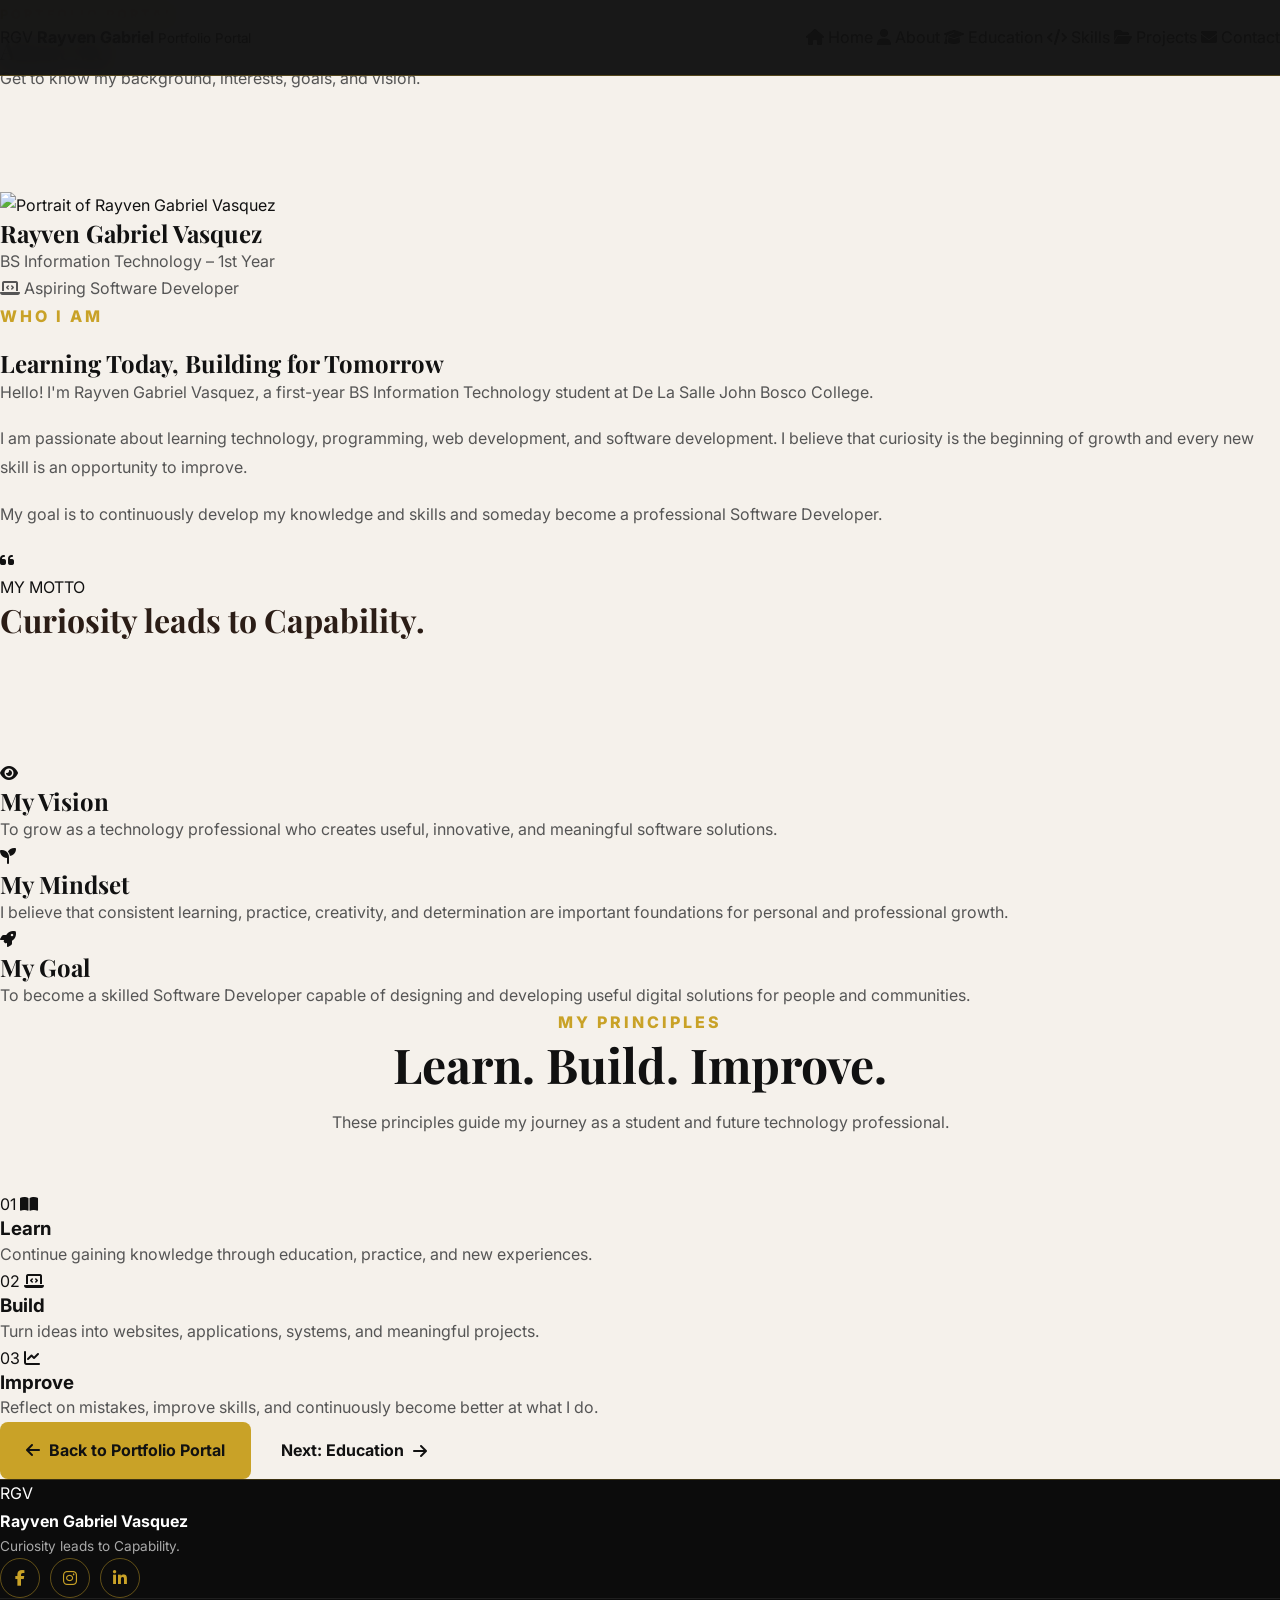
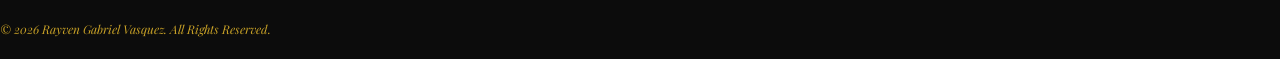
==== about.html @ 766a6872 "Add About Me page with personal details This file contains the complete HTML structure for the 'Abou" ====
<!DOCTYPE html>
<html lang="en">

<head>
    <meta charset="UTF-8">
    <meta name="viewport" content="width=device-width, initial-scale=1.0">

    <title>About Me | Rayven Gabriel Vasquez</title>

    <meta name="description"
        content="Learn more about Rayven Gabriel Vasquez, a BS Information Technology student and aspiring Software Developer.">

    <!-- Google Fonts -->
    <link rel="preconnect" href="https://fonts.googleapis.com">
    <link rel="preconnect" href="https://fonts.gstatic.com" crossorigin>

    <link href="https://fonts.googleapis.com/css2?family=Inter:wght@400;500;600;700;800&family=Playfair+Display:wght@600;700&display=swap"
        rel="stylesheet">

    <!-- Font Awesome -->
    <link rel="stylesheet"
        href="https://cdnjs.cloudflare.com/ajax/libs/font-awesome/6.7.2/css/all.min.css">

    <!-- Main CSS -->
    <link rel="stylesheet" href="style.css">
</head>

<body>

    <!-- ================= HEADER ================= -->

    <header class="site-header">

        <div class="header-container">

            <a href="index.html" class="brand">

                <span class="brand-mark">RGV</span>

                <span class="brand-text">
                    <strong>Rayven Gabriel</strong>
                    <small>Portfolio Portal</small>
                </span>

            </a>


            <!-- Mobile Menu Button -->

            <button class="menu-toggle"
                id="menuToggle"
                aria-label="Open navigation menu"
                aria-expanded="false">

                <i class="fa-solid fa-bars"></i>

            </button>


            <!-- Navigation -->

            <nav class="main-nav" id="navMenu">

                <a href="index.html">
                    <i class="fa-solid fa-house"></i>
                    <span>Home</span>
                </a>

                <a href="about.html" class="active">
                    <i class="fa-solid fa-user"></i>
                    <span>About</span>
                </a>

                <a href="education.html">
                    <i class="fa-solid fa-graduation-cap"></i>
                    <span>Education</span>
                </a>

                <a href="skills.html">
                    <i class="fa-solid fa-code"></i>
                    <span>Skills</span>
                </a>

                <a href="projects.html">
                    <i class="fa-solid fa-folder-open"></i>
                    <span>Projects</span>
                </a>

                <a href="contact.html">
                    <i class="fa-solid fa-envelope"></i>
                    <span>Contact</span>
                </a>

            </nav>

        </div>

    </header>


    <!-- ================= PAGE CONTENT ================= -->

    <main>

        <!-- Page Banner -->

        <section class="page-banner">

            <div class="section-container">

                <p class="section-label">
                    PORTFOLIO PORTAL
                </p>

                <h1>About Me</h1>

                <p>
                    Get to know my background, interests, goals, and vision.
                </p>

            </div>

        </section>


        <!-- About Introduction -->

        <section class="about-section">

            <div class="section-container">

                <div class="about-layout">


                    <!-- Profile Card -->

                    <div class="about-profile-card">

                        <div class="about-image-wrapper">

                            <img src="images/profile.jpg"
                                alt="Portrait of Rayven Gabriel Vasquez">

                        </div>

                        <h2>Rayven Gabriel Vasquez</h2>

                        <p class="about-role">
                            BS Information Technology – 1st Year
                        </p>

                        <div class="about-divider"></div>

                        <p class="about-career">
                            <i class="fa-solid fa-laptop-code"></i>
                            Aspiring Software Developer
                        </p>

                    </div>


                    <!-- About Text -->

                    <div class="about-content">

                        <p class="section-label">
                            WHO I AM
                        </p>

                        <h2>
                            Learning Today, Building for Tomorrow
                        </h2>

                        <p>
                            Hello! I'm Rayven Gabriel Vasquez, a first-year
                            BS Information Technology student at De La Salle
                            John Bosco College.
                        </p>

                        <p>
                            I am passionate about learning technology,
                            programming, web development, and software
                            development. I believe that curiosity is the
                            beginning of growth and every new skill is an
                            opportunity to improve.
                        </p>

                        <p>
                            My goal is to continuously develop my knowledge
                            and skills and someday become a professional
                            Software Developer.
                        </p>


                        <!-- Motto -->

                        <div class="motto-card">

                            <div class="motto-icon">
                                <i class="fa-solid fa-quote-left"></i>
                            </div>

                            <div>

                                <span>MY MOTTO</span>

                                <h3>
                                    Curiosity leads to Capability.
                                </h3>

                            </div>

                        </div>

                    </div>

                </div>

            </div>

        </section>


        <!-- Vision Section -->

        <section class="vision-section">

            <div class="section-container">

                <div class="vision-grid">


                    <div class="vision-card">

                        <div class="vision-icon">
                            <i class="fa-solid fa-eye"></i>
                        </div>

                        <h2>My Vision</h2>

                        <p>
                            To grow as a technology professional who creates
                            useful, innovative, and meaningful software
                            solutions.
                        </p>

                    </div>


                    <div class="vision-card">

                        <div class="vision-icon">
                            <i class="fa-solid fa-seedling"></i>
                        </div>

                        <h2>My Mindset</h2>

                        <p>
                            I believe that consistent learning, practice,
                            creativity, and determination are important
                            foundations for personal and professional growth.
                        </p>

                    </div>


                    <div class="vision-card">

                        <div class="vision-icon">
                            <i class="fa-solid fa-rocket"></i>
                        </div>

                        <h2>My Goal</h2>

                        <p>
                            To become a skilled Software Developer capable
                            of designing and developing useful digital
                            solutions for people and communities.
                        </p>

                    </div>

                </div>

            </div>

        </section>


        <!-- Personal Values -->

        <section class="values-section">

            <div class="section-container">

                <div class="section-heading">

                    <p class="section-label">
                        MY PRINCIPLES
                    </p>

                    <h2>
                        Learn. Build. Improve.
                    </h2>

                    <p>
                        These principles guide my journey as a student and
                        future technology professional.
                    </p>

                </div>


                <div class="values-grid">


                    <div class="value-card">

                        <span class="value-number">01</span>

                        <i class="fa-solid fa-book-open"></i>

                        <h3>Learn</h3>

                        <p>
                            Continue gaining knowledge through education,
                            practice, and new experiences.
                        </p>

                    </div>


                    <div class="value-card">

                        <span class="value-number">02</span>

                        <i class="fa-solid fa-laptop-code"></i>

                        <h3>Build</h3>

                        <p>
                            Turn ideas into websites, applications,
                            systems, and meaningful projects.
                        </p>

                    </div>


                    <div class="value-card">

                        <span class="value-number">03</span>

                        <i class="fa-solid fa-chart-line"></i>

                        <h3>Improve</h3>

                        <p>
                            Reflect on mistakes, improve skills, and
                            continuously become better at what I do.
                        </p>

                    </div>

                </div>

            </div>

        </section>


        <!-- Return to Portal -->

        <section class="page-action-section">

            <div class="section-container">

                <a href="index.html" class="btn btn-primary">
                    <i class="fa-solid fa-arrow-left"></i>
                    Back to Portfolio Portal
                </a>

                <a href="education.html" class="btn btn-outline">
                    Next: Education
                    <i class="fa-solid fa-arrow-right"></i>
                </a>

            </div>

        </section>

    </main>


    <!-- ================= FOOTER ================= -->

    <footer class="site-footer">

        <div class="footer-container">

            <div class="footer-brand">

                <span class="brand-mark">RGV</span>

                <div>
                    <strong>Rayven Gabriel Vasquez</strong>
                    <p>Curiosity leads to Capability.</p>
                </div>

            </div>


            <div class="footer-socials">

                <a href="#" aria-label="Facebook">
                    <i class="fa-brands fa-facebook-f"></i>
                </a>

                <a href="#" aria-label="Instagram">
                    <i class="fa-brands fa-instagram"></i>
                </a>

                <a href="#" aria-label="LinkedIn">
                    <i class="fa-brands fa-linkedin-in"></i>
                </a>

            </div>

        </div>


        <div class="footer-bottom">

            <p>
                © <span id="currentYear"></span>
                Rayven Gabriel Vasquez. All Rights Reserved.
            </p>

        </div>

    </footer>


    <!-- Scroll to Top -->

    <button class="scroll-top"
        id="scrollTop"
        aria-label="Scroll to top">

        <i class="fa-solid fa-arrow-up"></i>

    </button>


    <!-- JavaScript -->

    <script src="script.js"></script>

</body>

                          </html>
---- style.css ----
/* =========================================================
   RAYVEN GABRIEL VASQUEZ
   MOBILE PORTFOLIO
   PART 2A — BASE STYLES
   ========================================================= */


/* ================= ROOT COLORS ================= */

:root {

    --brown-dark: #2b1d16;
    --brown: #5a3a2a;
    --brown-light: #7a523b;

    --gold: #c9a227;
    --gold-light: #e3c65a;

    --black: #111111;
    --black-soft: #1b1b1b;

    --gray-dark: #555555;
    --gray: #888888;
    --gray-light: #d8d5d1;

    --white: #ffffff;
    --cream: #f5f1eb;

    --success: #3f7d45;
    --danger: #b23a3a;

    --shadow:
        0 10px 30px rgba(0, 0, 0, 0.15);

    --radius: 14px;

    --transition: 0.3s ease;
}


/* ================= RESET ================= */

* {
    margin: 0;
    padding: 0;
    box-sizing: border-box;
}


html {
    scroll-behavior: smooth;
}


body {

    font-family: "Inter", Arial, sans-serif;

    background: var(--cream);

    color: var(--black);

    line-height: 1.7;

    overflow-x: hidden;
}


img {
    max-width: 100%;
    display: block;
}


a {
    text-decoration: none;
    color: inherit;
}


button,
input,
textarea {
    font: inherit;
}


/* ================= CONTAINER ================= */

.container {

    width: 100%;

    max-width: 1150px;

    margin: 0 auto;

    padding-left: 24px;
    padding-right: 24px;
}


/* ================= HEADINGS ================= */

h1,
h2,
h3,
h4 {

    line-height: 1.2;

    color: var(--black);
}


h1,
h2 {

    font-family: "Playfair Display", Georgia, serif;
}


p {
    color: var(--gray-dark);
}


/* ================= SECTION HEADING ================= */

.section-heading {

    text-align: center;

    max-width: 720px;

    margin: 0 auto 55px;
}


.section-label {

    display: inline-block;

    margin-bottom: 10px;

    color: var(--gold);

    font-size: 0.8rem;

    font-weight: 800;

    letter-spacing: 3px;

    text-transform: uppercase;
}


.section-heading h2 {

    font-size: clamp(2rem, 5vw, 3rem);

    margin-bottom: 15px;
}


.heading-line {

    width: 65px;

    height: 4px;

    background: var(--gold);

    border-radius: 20px;

    margin: 0 auto 20px;
}


.section-heading p {

    max-width: 650px;

    margin: 0 auto;

    font-size: 1rem;
}


/* ================= BUTTONS ================= */

.btn {

    display: inline-flex;

    align-items: center;

    justify-content: center;

    gap: 9px;

    padding: 13px 24px;

    border-radius: 8px;

    border: 2px solid transparent;

    font-weight: 700;

    cursor: pointer;

    transition: var(--transition);
}


.btn-primary {

    background: var(--gold);

    color: var(--black);
}


.btn-primary:hover {

    background: var(--gold-light);

    transform: translateY(-3px);

    box-shadow: var(--shadow);
}


.btn-secondary {

    background: transparent;

    color: var(--white);

    border-color: var(--gold);
}


.btn-secondary:hover {

    background: var(--gold);

    color: var(--black);

    transform: translateY(-3px);
}


/* ================= SCROLLBAR ================= */

::-webkit-scrollbar {
    width: 9px;
}


::-webkit-scrollbar-track {
    background: var(--black);
}


::-webkit-scrollbar-thumb {

    background: var(--gold);

    border-radius: 20px;
}


::-webkit-scrollbar-thumb:hover {

    background: var(--gold-light);
}


/* ================= SELECTION ================= */

::selection {

    background: var(--gold);

    color: var(--black);
}


/* ================= MOBILE ACCESSIBILITY ================= */

button:focus-visible,
a:focus-visible,
input:focus-visible,
textarea:focus-visible {

    outline: 3px solid var(--gold);

    outline-offset: 3px;
}


/* ================= RESPONSIVE BASE ================= */

@media (max-width: 768px) {

    .container {

        padding-left: 18px;

        padding-right: 18px;
    }


    .section-heading {

        margin-bottom: 40px;
    }


    .section-heading h2 {

        font-size: 2rem;
    }

}
/* =========================================================
   PART 2B — HEADER + HOME SECTION
   ========================================================= */


/* ================= HEADER ================= */

.site-header {

    position: fixed;

    top: 0;
    left: 0;

    width: 100%;

    height: 76px;

    z-index: 1000;

    background: rgba(17, 17, 17, 0.97);

    border-bottom: 1px solid rgba(201, 162, 39, 0.35);

    backdrop-filter: blur(10px);
}


/* ================= HEADER CONTENT ================= */

.header-container {

    height: 100%;

    display: flex;

    align-items: center;

    justify-content: space-between;
}


/* ================= LOGO ================= */

.logo {

    display: flex;

    align-items: center;

    gap: 10px;

    color: var(--white);

    font-weight: 800;

    font-size: 1.05rem;
}


.logo-icon {

    width: 40px;

    height: 40px;

    display: flex;

    align-items: center;

    justify-content: center;

    border-radius: 50%;

    background: var(--gold);

    color: var(--black);

    font-family: "Playfair Display", Georgia, serif;

    font-weight: 900;

    font-size: 1.1rem;
}


.logo-text {

    color: var(--white);

    white-space: nowrap;
}


.logo-text span {

    color: var(--gold);
}


/* ================= NAVIGATION ================= */

.nav-menu {

    display: flex;

    align-items: center;

    gap: 28px;

    list-style: none;
}


.nav-menu a {

    position: relative;

    color: #eeeeee;

    font-size: 0.9rem;

    font-weight: 600;

    transition: var(--transition);
}


.nav-menu a::after {

    content: "";

    position: absolute;

    left: 0;

    bottom: -7px;

    width: 0;

    height: 2px;

    background: var(--gold);

    transition: var(--transition);
}


.nav-menu a:hover {

    color: var(--gold);
}


.nav-menu a:hover::after {

    width: 100%;
}


/* ================= HAMBURGER ================= */

.menu-toggle {

    display: none;

    width: 44px;

    height: 44px;

    border: 1px solid rgba(201, 162, 39, 0.5);

    border-radius: 8px;

    background: transparent;

    color: var(--gold);

    cursor: pointer;

    font-size: 1.3rem;

    align-items: center;

    justify-content: center;

    transition: var(--transition);
}


.menu-toggle:hover {

    background: var(--gold);

    color: var(--black);
}


/* =========================================================
   HOME / HERO
   ========================================================= */

.hero-section {

    min-height: 100vh;

    padding-top: 76px;

    display: flex;

    align-items: center;

    background:

        linear-gradient(
            135deg,
            var(--brown-dark) 0%,
            var(--black) 55%,
            #3b2920 100%
        );

    color: var(--white);

    position: relative;

    overflow: hidden;
}


/* Decorative gold circle */

.hero-section::before {

    content: "";

    position: absolute;

    width: 420px;

    height: 420px;

    border: 1px solid rgba(201, 162, 39, 0.15);

    border-radius: 50%;

    top: -180px;

    right: -120px;
}


/* Decorative second circle */

.hero-section::after {

    content: "";

    position: absolute;

    width: 280px;

    height: 280px;

    border: 1px solid rgba(201, 162, 39, 0.12);

    border-radius: 50%;

    bottom: -150px;

    left: -100px;
}


/* ================= HERO CONTAINER ================= */

.hero-container {

    width: 100%;

    max-width: 1150px;

    margin: 0 auto;

    padding: 80px 24px;

    display: grid;

    grid-template-columns: 1fr 1fr;

    align-items: center;

    gap: 70px;

    position: relative;

    z-index: 2;
}


/* ================= PROFILE FRAME ================= */

.profile-frame {

    width: 330px;

    height: 330px;

    margin: 0 auto;

    padding: 8px;

    border-radius: 50%;

    background:

        linear-gradient(
            135deg,
            var(--gold),
            var(--gold-light),
            var(--brown-light)
        );

    box-shadow:

        0 0 0 8px rgba(201, 162, 39, 0.08),

        0 20px 50px rgba(0, 0, 0, 0.45);
}


/* ================= PROFILE IMAGE ================= */

.profile-image {

    width: 100%;

    height: 100%;

    object-fit: cover;

    border-radius: 50%;

    border: 6px solid var(--black);

    background: var(--gray-light);
}


/* ================= HERO CONTENT ================= */

.hero-content {

    color: var(--white);
}


.hero-content .small-heading {

    display: inline-block;

    margin-bottom: 12px;

    color: var(--gold-light);

    font-size: 0.85rem;

    font-weight: 800;

    letter-spacing: 3px;

    text-transform: uppercase;
}


.hero-content h1 {

    color: var(--white);

    font-size: clamp(2.8rem, 6vw, 5rem);

    margin-bottom: 12px;

    line-height: 1.05;
}


.hero-content h1 span {

    color: var(--gold);
}


.hero-content h2 {

    color: #dddddd;

    font-family: "Inter", Arial, sans-serif;

    font-size: clamp(1.1rem, 3vw, 1.5rem);

    font-weight: 500;

    margin-bottom: 22px;
}


.hero-content p {

    color: #d2d2d2;

    max-width: 600px;

    font-size: 1rem;

    margin-bottom: 20px;
}


/* ================= MOTTO ================= */

.hero-motto {

    display: flex;

    align-items: center;

    gap: 12px;

    margin: 22px 0 30px;

    color: var(--gold-light);

    font-family: "Playfair Display", Georgia, serif;

    font-size: 1.25rem;

    font-style: italic;
}


.hero-motto i {

    color: var(--gold);

    font-size: 1rem;
}


/* ================= HERO BUTTONS ================= */

.hero-buttons {

    display: flex;

    flex-wrap: wrap;

    gap: 13px;

    margin-bottom: 28px;
}


/* ================= SOCIAL LINKS ================= */

.social-links {

    display: flex;

    align-items: center;

    gap: 12px;
}


.social-links a {

    width: 42px;

    height: 42px;

    display: flex;

    align-items: center;

    justify-content: center;

    border: 1px solid rgba(201, 162, 39, 0.6);

    border-radius: 50%;

    color: var(--gold);

    background: rgba(255, 255, 255, 0.03);

    transition: var(--transition);
}


.social-links a:hover {

    background: var(--gold);

    color: var(--black);

    transform: translateY(-4px);
}


/* ================= SCROLL INDICATOR ================= */

.scroll-indicator {

    position: absolute;

    bottom: 25px;

    left: 50%;

    transform: translateX(-50%);

    z-index: 3;

    color: var(--gold);

    font-size: 1.2rem;

    animation: scrollBounce 1.8s infinite;
}


@keyframes scrollBounce {

    0%,
    100% {

        transform: translate(-50%, 0);
    }

    50% {

        transform: translate(-50%, 8px);
    }
}


/* =========================================================
   MOBILE HEADER + HERO
   ========================================================= */

@media (max-width: 900px) {

    .nav-menu {

        position: absolute;

        top: 76px;

        left: 0;

        width: 100%;

        padding: 20px;

        flex-direction: column;

        align-items: stretch;

        gap: 5px;

        background: var(--black-soft);

        border-bottom: 1px solid rgba(201, 162, 39, 0.35);

        opacity: 0;

        visibility: hidden;

        transform: translateY(-10px);

        transition: var(--transition);
    }


    .nav-menu.active {

        opacity: 1;

        visibility: visible;

        transform: translateY(0);
    }


    .nav-menu a {

        display: block;

        padding: 12px 15px;

        border-radius: 7px;
    }


    .nav-menu a:hover {

        background: rgba(201, 162, 39, 0.1);
    }


    .nav-menu a::after {

        display: none;
    }


    .menu-toggle {

        display: flex;
    }


    .hero-container {

        grid-template-columns: 1fr;

        text-align: center;

        gap: 45px;

        padding-top: 65px;

        padding-bottom: 70px;
    }


    .hero-content {

        order: 2;
    }


    .profile-frame {

        width: 270px;

        height: 270px;
    }


    .hero-content p {

        margin-left: auto;

        margin-right: auto;
    }


    .hero-motto {

        justify-content: center;
    }


    .hero-buttons {

        justify-content: center;
    }


    .social-links {

        justify-content: center;
    }

}


/* ================= SMALL MOBILE ================= */

@media (max-width: 480px) {

    .site-header {

        height: 68px;
    }


    .nav-menu {

        top: 68px;
    }


    .logo-text {

        font-size: 0.9rem;
    }


    .logo-icon {

        width: 36px;

        height: 36px;
    }


    .hero-section {

        padding-top: 68px;
    }


    .hero-container {

        padding-left: 18px;

        padding-right: 18px;
    }


    .profile-frame {

        width: 220px;

        height: 220px;
    }


    .hero-content h1 {

        font-size: 2.5rem;
    }


    .hero-motto {

        font-size: 1.05rem;
    }


    .hero-buttons {

        flex-direction: column;

        width: 100%;
    }


    .hero-buttons .btn {

        width: 100%;
    }

       }
/* =========================================================
   PART 2C — ABOUT + EDUCATION + SKILLS
   ========================================================= */


/* =========================================================
   ABOUT SECTION
   ========================================================= */

.about-section {

    padding: 100px 0;

    background: var(--cream);
}


/* ================= ABOUT GRID ================= */

.about-grid {

    display: grid;

    grid-template-columns: 1.2fr 0.8fr;

    gap: 55px;

    align-items: center;
}


/* ================= ABOUT CONTENT ================= */

.about-content h3 {

    font-family: "Playfair Display", Georgia, serif;

    font-size: 2rem;

    margin-bottom: 20px;

    color: var(--brown-dark);
}


.about-content p {

    margin-bottom: 18px;

    font-size: 1rem;

    line-height: 1.8;
}


/* ================= ABOUT DETAILS ================= */

.about-details {

    display: grid;

    grid-template-columns: 1fr 1fr;

    gap: 15px;

    margin-top: 28px;
}


.detail-item {

    padding: 17px;

    background: var(--white);

    border-left: 4px solid var(--gold);

    border-radius: 8px;

    box-shadow: 0 5px 20px rgba(0, 0, 0, 0.07);
}


.detail-item span {

    display: block;

    margin-bottom: 4px;

    color: var(--gray);

    font-size: 0.78rem;

    font-weight: 700;

    text-transform: uppercase;

    letter-spacing: 1px;
}


.detail-item strong {

    color: var(--black);

    font-size: 0.95rem;
}


/* ================= ABOUT CARD ================= */

.about-card {

    padding: 40px 30px;

    text-align: center;

    background:

        linear-gradient(
            145deg,
            var(--brown-dark),
            var(--black)
        );

    border-radius: var(--radius);

    box-shadow: var(--shadow);

    color: var(--white);

    position: relative;

    overflow: hidden;
}


.about-card::before {

    content: "";

    position: absolute;

    width: 180px;

    height: 180px;

    border: 1px solid rgba(201, 162, 39, 0.25);

    border-radius: 50%;

    top: -90px;

    right: -70px;
}


.about-card-icon {

    width: 75px;

    height: 75px;

    display: flex;

    align-items: center;

    justify-content: center;

    margin: 0 auto 22px;

    border-radius: 50%;

    background: rgba(201, 162, 39, 0.12);

    border: 2px solid var(--gold);

    color: var(--gold);

    font-size: 1.8rem;
}


.about-card h3 {

    color: var(--white);

    font-size: 1.5rem;

    margin-bottom: 15px;
}


.about-card p {

    color: #d5d5d5;

    font-size: 0.95rem;

    margin-bottom: 0;
}


/* =========================================================
   EDUCATION SECTION
   ========================================================= */

.education-section {

    padding: 100px 0;

    background: var(--white);
}


/* ================= TIMELINE ================= */

.timeline {

    position: relative;

    max-width: 850px;

    margin: 0 auto;

    padding: 10px 0;
}


.timeline::before {

    content: "";

    position: absolute;

    top: 0;

    bottom: 0;

    left: 50%;

    width: 3px;

    background: var(--gold);

    transform: translateX(-50%);
}


/* ================= TIMELINE ITEM ================= */

.timeline-item {

    width: 50%;

    position: relative;

    padding: 0 40px 45px;
}


.timeline-item:nth-child(odd) {

    left: 0;

    text-align: right;
}


.timeline-item:nth-child(even) {

    left: 50%;

    text-align: left;
}


/* ================= TIMELINE DOT ================= */

.timeline-dot {

    position: absolute;

    top: 8px;

    width: 18px;

    height: 18px;

    border-radius: 50%;

    background: var(--gold);

    border: 4px solid var(--white);

    box-shadow: 0 0 0 2px var(--gold);

    z-index: 2;
}


.timeline-item:nth-child(odd) .timeline-dot {

    right: -9px;
}


.timeline-item:nth-child(even) .timeline-dot {

    left: -9px;
}


/* ================= TIMELINE CARD ================= */

.timeline-card {

    padding: 25px;

    background: var(--cream);

    border: 1px solid #e0dcd6;

    border-radius: var(--radius);

    box-shadow: 0 7px 22px rgba(0, 0, 0, 0.08);

    transition: var(--transition);
}


.timeline-card:hover {

    transform: translateY(-5px);

    box-shadow: 0 12px 28px rgba(0, 0, 0, 0.13);

    border-color: var(--gold);
}


.timeline-card .year {

    display: inline-block;

    margin-bottom: 8px;

    padding: 5px 12px;

    border-radius: 20px;

    background: var(--brown-dark);

    color: var(--gold-light);

    font-size: 0.75rem;

    font-weight: 800;
}


.timeline-card h3 {

    margin-bottom: 7px;

    color: var(--brown-dark);

    font-size: 1.2rem;
}


.timeline-card p {

    font-size: 0.9rem;

    margin: 0;
}


/* ================= CURRENT BADGE ================= */

.current-badge {

    display: inline-block;

    margin-top: 12px;

    padding: 5px 11px;

    border-radius: 20px;

    background: var(--gold);

    color: var(--black);

    font-size: 0.7rem;

    font-weight: 800;

    text-transform: uppercase;
}


/* =========================================================
   SKILLS SECTION
   ========================================================= */

.skills-section {

    padding: 100px 0;

    background: var(--cream);
}


/* ================= SKILLS GRID ================= */

.skills-grid {

    display: grid;

    grid-template-columns: repeat(3, 1fr);

    gap: 22px;
}


/* ================= SKILL CARD ================= */

.skill-card {

    padding: 30px 22px;

    text-align: center;

    background: var(--white);

    border: 1px solid #ddd8d1;

    border-radius: var(--radius);

    box-shadow: 0 7px 20px rgba(0, 0, 0, 0.06);

    transition: var(--transition);
}


.skill-card:hover {

    transform: translateY(-7px);

    border-color: var(--gold);

    box-shadow: var(--shadow);
}


/* ================= SKILL ICON ================= */

.skill-icon {

    width: 65px;

    height: 65px;

    display: flex;

    align-items: center;

    justify-content: center;

    margin: 0 auto 18px;

    border-radius: 50%;

    background: var(--brown-dark);

    color: var(--gold);

    font-size: 1.5rem;

    transition: var(--transition);
}


.skill-card:hover .skill-icon {

    background: var(--gold);

    color: var(--black);

    transform: rotate(5deg);
}


.skill-card h3 {

    margin-bottom: 8px;

    color: var(--brown-dark);

    font-size: 1.1rem;
}


.skill-card p {

    margin-bottom: 18px;

    font-size: 0.88rem;
}


/* ================= SKILL LEVEL ================= */

.skill-level {

    width: 100%;

    height: 6px;

    overflow: hidden;

    border-radius: 10px;

    background: #e2dfda;
}


.skill-level span {

    display: block;

    height: 100%;

    border-radius: 10px;

    background:

        linear-gradient(
            90deg,
            var(--brown),
            var(--gold)
        );
}


/* Different skill levels */

.skill-card:nth-child(1) .skill-level span {
    width: 85%;
}


.skill-card:nth-child(2) .skill-level span {
    width: 80%;
}


.skill-card:nth-child(3) .skill-level span {
    width: 65%;
}


.skill-card:nth-child(4) .skill-level span {
    width: 75%;
}


.skill-card:nth-child(5) .skill-level span {
    width: 80%;
}


.skill-card:nth-child(6) .skill-level span {
    width: 70%;
}


/* =========================================================
   RESPONSIVE — ABOUT / EDUCATION / SKILLS
   ========================================================= */

@media (max-width: 900px) {

    /* ABOUT */

    .about-grid {

        grid-template-columns: 1fr;

        gap: 35px;
    }


    .about-content {

        text-align: center;
    }


    .about-details {

        text-align: left;
    }


    /* SKILLS */

    .skills-grid {

        grid-template-columns: repeat(2, 1fr);
    }

}


@media (max-width: 650px) {

    /* ABOUT */

    .about-section,
    .education-section,
    .skills-section {

        padding: 75px 0;
    }


    .about-details {

        grid-template-columns: 1fr;
    }


    /* EDUCATION TIMELINE */

    .timeline {

        padding-left: 25px;
    }


    .timeline::before {

        left: 8px;

        transform: none;
    }


    .timeline-item,
    .timeline-item:nth-child(odd),
    .timeline-item:nth-child(even) {

        width: 100%;

        left: 0;

        padding: 0 0 30px 35px;

        text-align: left;
    }


    .timeline-item:nth-child(odd) .timeline-dot,
    .timeline-item:nth-child(even) .timeline-dot {

        left: 0;

        right: auto;
    }


    .timeline-card {

        padding: 20px;
    }


    /* SKILLS */

    .skills-grid {

        grid-template-columns: 1fr;
    }

   }
/* =========================================================
   PART 2D — PROJECTS + CONTACT + FOOTER
   ========================================================= */


/* =========================================================
   PROJECTS SECTION
   ========================================================= */

.projects-section {

    padding: 100px 0;

    background: var(--white);
}


/* ================= PROJECTS GRID ================= */

.projects-grid {

    display: grid;

    grid-template-columns: repeat(3, 1fr);

    gap: 25px;
}


/* ================= PROJECT CARD ================= */

.project-card {

    position: relative;

    overflow: hidden;

    background: var(--cream);

    border: 1px solid #ddd8d1;

    border-radius: var(--radius);

    box-shadow: 0 8px 25px rgba(0, 0, 0, 0.07);

    transition: var(--transition);
}


.project-card:hover {

    transform: translateY(-8px);

    border-color: var(--gold);

    box-shadow: var(--shadow);
}


/* ================= PROJECT ICON ================= */

.project-icon {

    width: 70px;

    height: 70px;

    display: flex;

    align-items: center;

    justify-content: center;

    margin: 28px 25px 15px;

    border-radius: 12px;

    background: var(--brown-dark);

    color: var(--gold);

    font-size: 1.7rem;

    transition: var(--transition);
}


.project-card:hover .project-icon {

    background: var(--gold);

    color: var(--black);

    transform: scale(1.05);
}


/* ================= PROJECT CONTENT ================= */

.project-content {

    padding: 0 25px 30px;
}


.project-number {

    display: block;

    margin-bottom: 8px;

    color: var(--gold);

    font-size: 0.75rem;

    font-weight: 800;

    letter-spacing: 2px;
}


.project-content h3 {

    margin-bottom: 14px;

    color: var(--brown-dark);

    font-size: 1.25rem;

    line-height: 1.4;
}


.project-content p {

    margin-bottom: 20px;

    font-size: 0.9rem;

    line-height: 1.7;
}


/* ================= PROJECT TAGS ================= */

.project-tags {

    display: flex;

    flex-wrap: wrap;

    gap: 7px;

    margin-bottom: 22px;
}


.project-tags span {

    padding: 5px 9px;

    border-radius: 5px;

    background: #e5dfd8;

    color: var(--brown-dark);

    font-size: 0.7rem;

    font-weight: 700;
}


/* ================= PROJECT LINK ================= */

.project-link {

    display: inline-flex;

    align-items: center;

    gap: 8px;

    color: var(--brown);

    font-size: 0.85rem;

    font-weight: 800;

    transition: var(--transition);
}


.project-link i {

    transition: var(--transition);
}


.project-link:hover {

    color: var(--gold);
}


.project-link:hover i {

    transform: translateX(5px);
}


/* =========================================================
   CONTACT SECTION
   ========================================================= */

.contact-section {

    padding: 100px 0;

    background:

        linear-gradient(
            135deg,
            var(--brown-dark),
            var(--black)
        );

    color: var(--white);
}


/* Contact heading */

.contact-section .section-heading h2 {

    color: var(--white);
}


.contact-section .section-heading p {

    color: #d0d0d0;
}


/* ================= CONTACT GRID ================= */

.contact-grid {

    display: grid;

    grid-template-columns: 0.85fr 1.15fr;

    gap: 60px;

    align-items: start;
}


/* ================= CONTACT INFORMATION ================= */

.contact-info h3 {

    margin-bottom: 15px;

    color: var(--gold-light);

    font-family: "Playfair Display", Georgia, serif;

    font-size: 1.8rem;
}


.contact-info > p {

    margin-bottom: 30px;

    color: #d2d2d2;

    font-size: 0.95rem;
}


/* ================= CONTACT ITEM ================= */

.contact-item {

    display: flex;

    align-items: center;

    gap: 15px;

    margin-bottom: 20px;

    padding: 15px;

    border-radius: 10px;

    background: rgba(255, 255, 255, 0.05);

    border: 1px solid rgba(201, 162, 39, 0.15);
}


.contact-icon {

    flex: 0 0 45px;

    width: 45px;

    height: 45px;

    display: flex;

    align-items: center;

    justify-content: center;

    border-radius: 50%;

    background: var(--gold);

    color: var(--black);
}


.contact-item span {

    display: block;

    margin-bottom: 2px;

    color: #a9a9a9;

    font-size: 0.72rem;

    font-weight: 700;

    text-transform: uppercase;

    letter-spacing: 1px;
}


.contact-item strong {

    display: block;

    color: var(--white);

    font-size: 0.9rem;
}


/* ================= CONTACT SOCIALS ================= */

.contact-socials {

    margin-top: 30px;
}


.contact-socials h4 {

    margin-bottom: 14px;

    color: var(--white);

    font-size: 1rem;
}


.contact-socials .social-links {

    justify-content: flex-start;
}


.contact-socials .social-links a {

    background: rgba(255, 255, 255, 0.05);
}


/* =========================================================
   MESSAGE FORM
   ========================================================= */

.contact-form-container {

    padding: 35px;

    background: var(--white);

    border-radius: var(--radius);

    box-shadow: 0 15px 40px rgba(0, 0, 0, 0.25);
}


.contact-form {

    width: 100%;
}


/* ================= FORM GROUP ================= */

.form-group {

    margin-bottom: 20px;
}


.form-group label {

    display: block;

    margin-bottom: 7px;

    color: var(--brown-dark);

    font-size: 0.85rem;

    font-weight: 800;
}


/* ================= INPUTS ================= */

.form-group input,
.form-group textarea {

    width: 100%;

    padding: 13px 15px;

    border: 1px solid #d3cec7;

    border-radius: 8px;

    background: #faf9f7;

    color: var(--black);

    outline: none;

    transition: var(--transition);
}


.form-group input {

    height: 48px;
}


.form-group textarea {

    min-height: 145px;

    resize: vertical;
}


.form-group input::placeholder,
.form-group textarea::placeholder {

    color: #999;
}


.form-group input:focus,
.form-group textarea:focus {

    border-color: var(--gold);

    box-shadow: 0 0 0 3px rgba(201, 162, 39, 0.12);

    background: var(--white);
}


/* ================= FORM BUTTON ================= */

.contact-form .btn {

    width: 100%;

    min-height: 50px;
}


/* =========================================================
   FOOTER
   ========================================================= */

.site-footer {

    background: #0c0c0c;

    color: var(--white);

    border-top: 1px solid rgba(201, 162, 39, 0.25);
}


/* ================= FOOTER CONTENT ================= */

.footer-content {

    display: flex;

    align-items: center;

    justify-content: space-between;

    gap: 30px;

    padding: 45px 0 30px;
}


.footer-brand h3 {

    margin-bottom: 7px;

    color: var(--gold);

    font-family: "Playfair Display", Georgia, serif;

    font-size: 1.4rem;
}


.footer-brand p {

    color: #a9a9a9;

    font-size: 0.85rem;
}


/* ================= FOOTER SOCIALS ================= */

.footer-socials {

    display: flex;

    gap: 10px;
}


.footer-socials a {

    width: 40px;

    height: 40px;

    display: flex;

    align-items: center;

    justify-content: center;

    border: 1px solid rgba(201, 162, 39, 0.45);

    border-radius: 50%;

    color: var(--gold);

    transition: var(--transition);
}


.footer-socials a:hover {

    background: var(--gold);

    color: var(--black);

    transform: translateY(-3px);
}


/* ================= FOOTER BOTTOM ================= */

.footer-bottom {

    display: flex;

    align-items: center;

    justify-content: space-between;

    gap: 20px;

    padding: 20px 0;

    border-top: 1px solid rgba(255, 255, 255, 0.08);
}


.footer-bottom p {

    color: #888;

    font-size: 0.75rem;
}


.footer-bottom p:last-child {

    color: var(--gold);

    font-family: "Playfair Display", Georgia, serif;

    font-style: italic;
}


/* =========================================================
   SCROLL TO TOP
   ========================================================= */

.scroll-top {

    position: fixed;

    right: 22px;

    bottom: 22px;

    width: 45px;

    height: 45px;

    display: flex;

    align-items: center;

    justify-content: center;

    border: none;

    border-radius: 50%;

    background: var(--gold);

    color: var(--black);

    font-size: 1rem;

    cursor: pointer;

    opacity: 0;

    visibility: hidden;

    transform: translateY(15px);

    box-shadow: 0 8px 20px rgba(0, 0, 0, 0.25);

    transition: var(--transition);

    z-index: 900;
}


.scroll-top.show {

    opacity: 1;

    visibility: visible;

    transform: translateY(0);
}


.scroll-top:hover {

    background: var(--gold-light);

    transform: translateY(-4px);
}


/* =========================================================
   RESPONSIVE — PROJECTS + CONTACT + FOOTER
   ========================================================= */

@media (max-width: 950px) {

    .projects-grid {

        grid-template-columns: repeat(2, 1fr);
    }


    .contact-grid {

        grid-template-columns: 1fr;

        gap: 40px;
    }

}


@media (max-width: 650px) {

    .projects-section,
    .contact-section {

        padding: 75px 0;
    }


    .projects-grid {

        grid-template-columns: 1fr;
    }


    .contact-form-container {

        padding: 25px 20px;
    }


    .footer-content {

        flex-direction: column;

        text-align: center;

        padding-top: 35px;
    }


    .footer-bottom {

        flex-direction: column;

        text-align: center;

        padding-bottom: 25px;
    }


    .contact-socials .social-links {

        justify-content: center;
    }


    .scroll-top {

        right: 15px;

        bottom: 15px;
    }

}


/* ================= VERY SMALL MOBILE ================= */

@media (max-width: 380px) {

    .contact-item {

        align-items: flex-start;
    }


    .contact-icon {

        flex: 0 0 40px;

        width: 40px;

        height: 40px;
    }


    .contact-item strong {

        font-size: 0.8rem;
    }


    .project-content h3 {

        font-size: 1.15rem;
    }

                               }
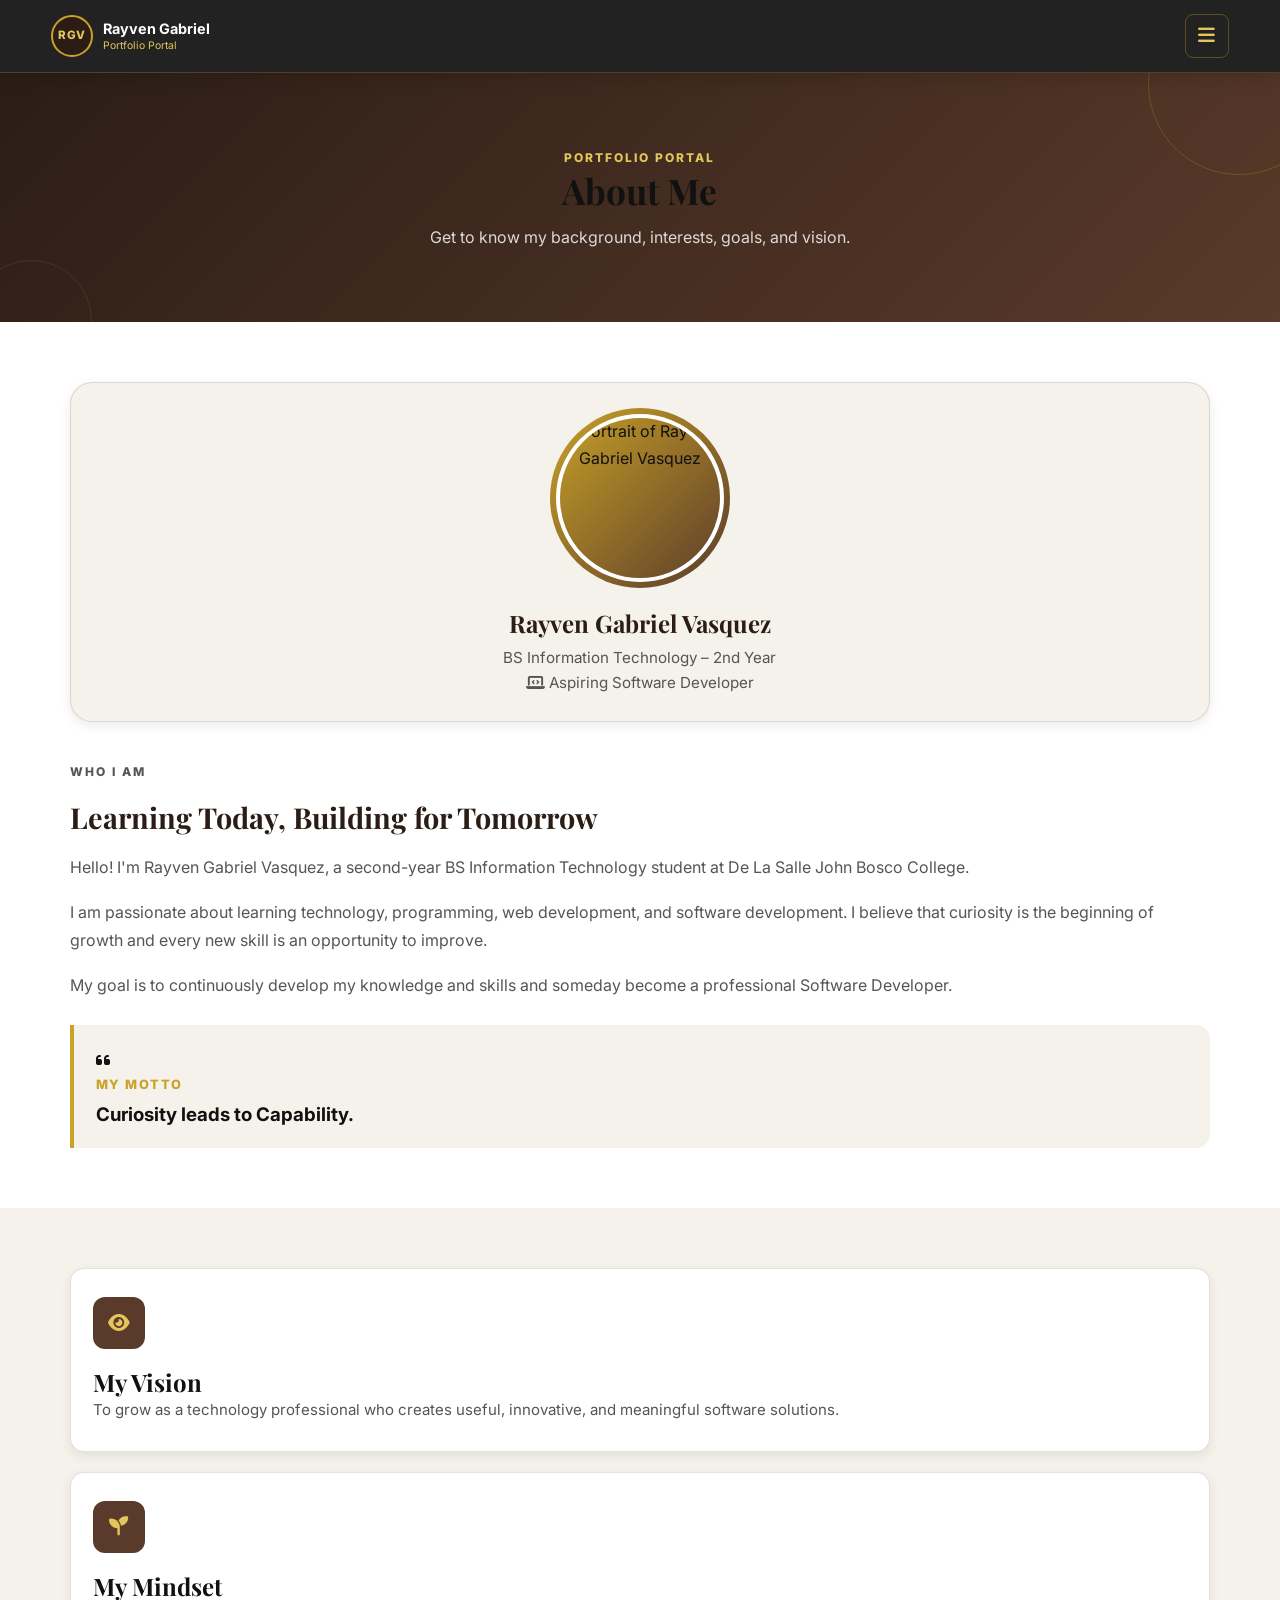
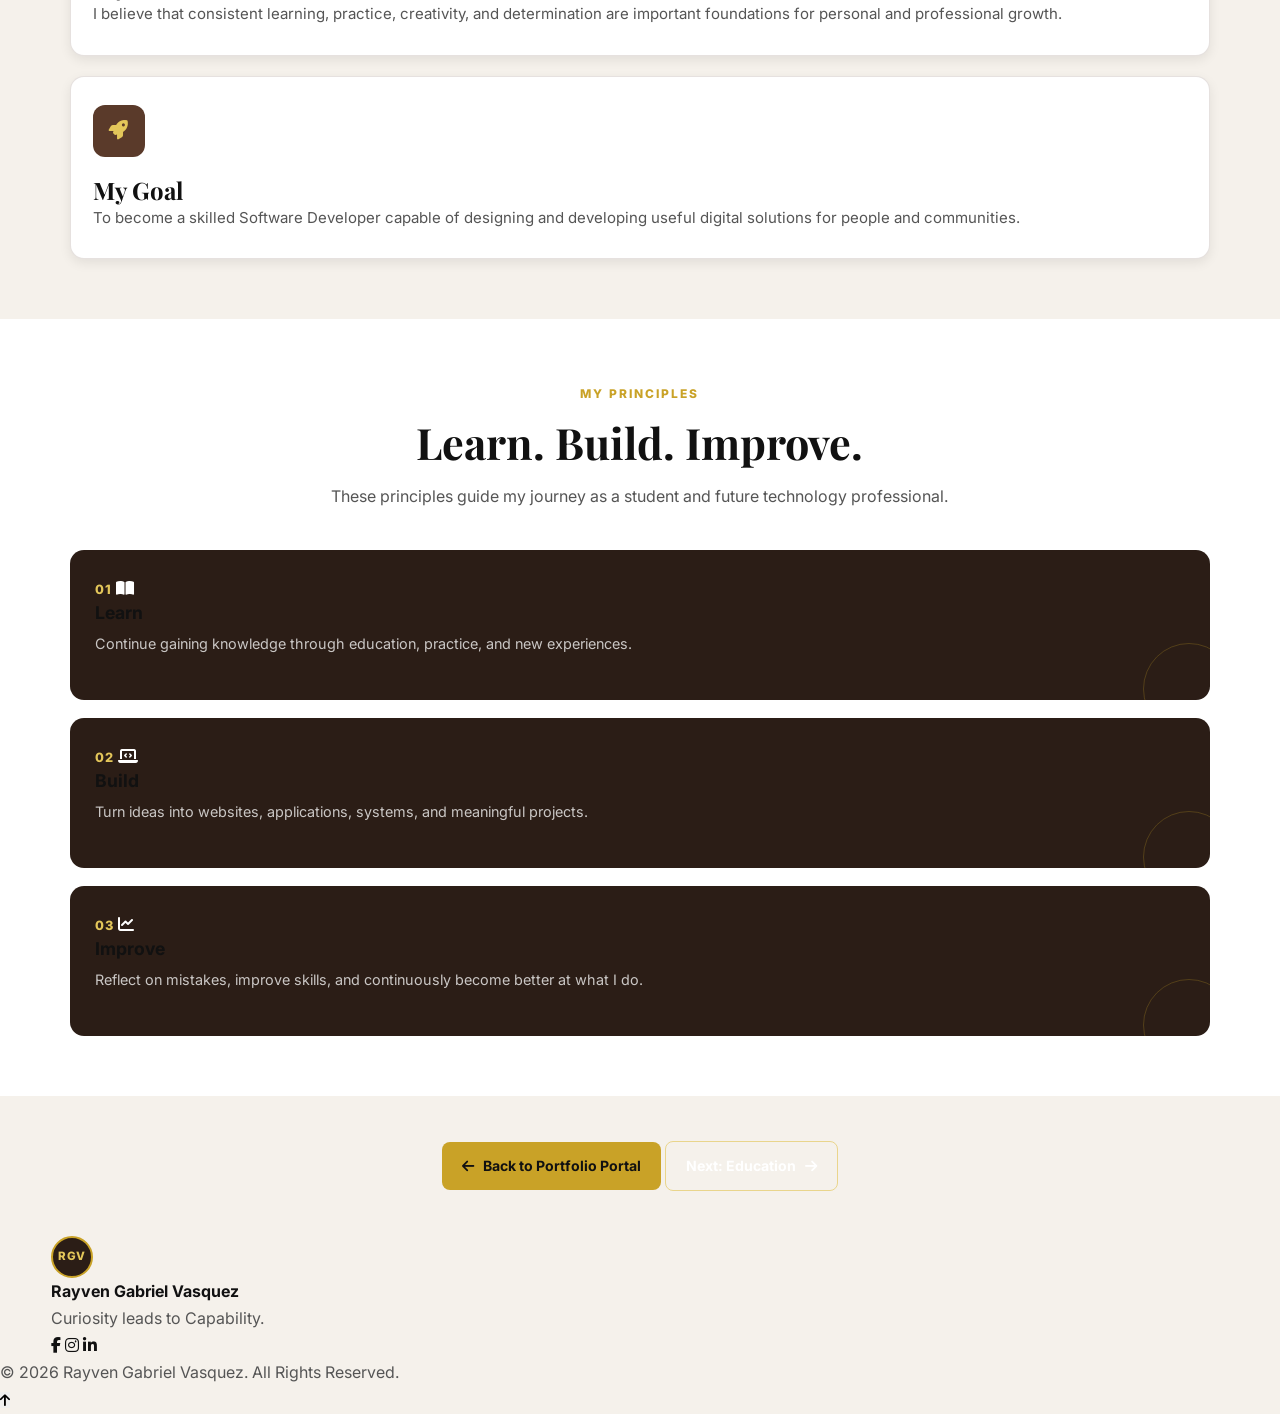
==== commit 114548da: "Update year from 1st to 2nd in about.html" ====
--- a/about.html
+++ b/about.html
@@ -146,7 +146,7 @@
                         <h2>Rayven Gabriel Vasquez</h2>
 
                         <p class="about-role">
-                            BS Information Technology – 1st Year
+                            BS Information Technology – 2nd Year
                         </p>
 
                         <div class="about-divider"></div>
@@ -172,7 +172,7 @@
                         </h2>
 
                         <p>
-                            Hello! I'm Rayven Gabriel Vasquez, a first-year
+                            Hello! I'm Rayven Gabriel Vasquez, a second-year
                             BS Information Technology student at De La Salle
                             John Bosco College.
                         </p>
--- a/style.css
+++ b/style.css
@@ -1,44 +1,81 @@
 /* =========================================================
    RAYVEN GABRIEL VASQUEZ
-   MOBILE PORTFOLIO
-   PART 2A — BASE STYLES
-   ========================================================= */
-
-
-/* ================= ROOT COLORS ================= */
+   MOBILE PORTFOLIO PORTAL
+   STYLE.CSS — PART 2A
+   ========================================================= */
+
+
+/* =========================================================
+   1. ROOT VARIABLES
+   ========================================================= */
 
 :root {
+
+    /* Main Colors */
 
     --brown-dark: #2b1d16;
     --brown: #5a3a2a;
     --brown-light: #7a523b;
 
+    /* Gold */
+
     --gold: #c9a227;
     --gold-light: #e3c65a;
 
+    /* Black */
+
     --black: #111111;
     --black-soft: #1b1b1b;
+
+    /* Gray */
 
     --gray-dark: #555555;
     --gray: #888888;
     --gray-light: #d8d5d1;
 
+    /* Light */
+
+    --cream: #f5f1eb;
     --white: #ffffff;
-    --cream: #f5f1eb;
-
-    --success: #3f7d45;
-    --danger: #b23a3a;
+
+    /* Status */
+
+    --success: #3d7650;
+    --warning: #b28727;
+
+    /* Shadows */
+
+    --shadow-small:
+        0 4px 12px rgba(0, 0, 0, 0.08);
 
     --shadow:
-        0 10px 30px rgba(0, 0, 0, 0.15);
-
+        0 10px 30px rgba(0, 0, 0, 0.12);
+
+    --shadow-large:
+        0 20px 50px rgba(0, 0, 0, 0.18);
+
+    /* Borders */
+
+    --border:
+        1px solid rgba(90, 58, 42, 0.15);
+
+    /* Radius */
+
+    --radius-small: 8px;
     --radius: 14px;
-
-    --transition: 0.3s ease;
-}
-
-
-/* ================= RESET ================= */
+    --radius-large: 22px;
+
+    /* Container */
+
+    --container:
+        1200px;
+
+}
+
+
+/* =========================================================
+   2. RESET
+   ========================================================= */
 
 * {
     margin: 0;
@@ -54,15 +91,25 @@
 
 body {
 
-    font-family: "Inter", Arial, sans-serif;
-
-    background: var(--cream);
-
-    color: var(--black);
-
-    line-height: 1.7;
-
-    overflow-x: hidden;
+    font-family:
+        "Inter",
+        Arial,
+        sans-serif;
+
+    background:
+        var(--cream);
+
+    color:
+        var(--black);
+
+    line-height:
+        1.7;
+
+    min-height:
+        100vh;
+
+    overflow-x:
+        hidden;
 }
 
 
@@ -81,2488 +128,3579 @@
 button,
 input,
 textarea {
-    font: inherit;
-}
-
-
-/* ================= CONTAINER ================= */
-
-.container {
-
-    width: 100%;
-
-    max-width: 1150px;
-
-    margin: 0 auto;
-
-    padding-left: 24px;
-    padding-right: 24px;
-}
-
-
-/* ================= HEADINGS ================= */
+    font-family: inherit;
+}
+
+
+button {
+    border: none;
+}
+
+
+ul,
+ol {
+    list-style: none;
+}
+
+
+/* =========================================================
+   3. GLOBAL CONTAINER
+   ========================================================= */
+
+.section-container,
+.header-container,
+.footer-container {
+
+    width:
+        min(92%, var(--container));
+
+    margin:
+        0 auto;
+
+}
+
+
+/* =========================================================
+   4. TYPOGRAPHY
+   ========================================================= */
 
 h1,
 h2,
 h3,
 h4 {
 
-    line-height: 1.2;
-
-    color: var(--black);
+    line-height:
+        1.25;
+
+    color:
+        var(--black);
+
 }
 
 
 h1,
 h2 {
 
-    font-family: "Playfair Display", Georgia, serif;
+    font-family:
+        "Playfair Display",
+        Georgia,
+        serif;
+
 }
 
 
 p {
-    color: var(--gray-dark);
-}
-
-
-/* ================= SECTION HEADING ================= */
+    color:
+        var(--gray-dark);
+}
+
+
+/* =========================================================
+   5. SECTION LABEL
+   ========================================================= */
+
+.section-label {
+
+    display:
+        inline-block;
+
+    color:
+        var(--gold);
+
+    font-size:
+        0.75rem;
+
+    font-weight:
+        800;
+
+    letter-spacing:
+        2px;
+
+    text-transform:
+        uppercase;
+
+    margin-bottom:
+        10px;
+
+}
+
+
+/* =========================================================
+   6. SECTION HEADING
+   ========================================================= */
 
 .section-heading {
 
-    text-align: center;
-
-    max-width: 720px;
-
-    margin: 0 auto 55px;
-}
-
-
-.section-label {
-
-    display: inline-block;
-
-    margin-bottom: 10px;
-
-    color: var(--gold);
-
-    font-size: 0.8rem;
-
-    font-weight: 800;
-
-    letter-spacing: 3px;
-
-    text-transform: uppercase;
+    text-align:
+        center;
+
+    max-width:
+        720px;
+
+    margin:
+        0 auto 40px;
+
 }
 
 
 .section-heading h2 {
 
-    font-size: clamp(2rem, 5vw, 3rem);
-
-    margin-bottom: 15px;
-}
-
-
-.heading-line {
-
-    width: 65px;
-
-    height: 4px;
-
-    background: var(--gold);
-
-    border-radius: 20px;
-
-    margin: 0 auto 20px;
-}
-
-
-.section-heading p {
-
-    max-width: 650px;
-
-    margin: 0 auto;
-
-    font-size: 1rem;
-}
-
-
-/* ================= BUTTONS ================= */
-
-.btn {
-
-    display: inline-flex;
-
-    align-items: center;
-
-    justify-content: center;
-
-    gap: 9px;
-
-    padding: 13px 24px;
-
-    border-radius: 8px;
-
-    border: 2px solid transparent;
-
-    font-weight: 700;
-
-    cursor: pointer;
-
-    transition: var(--transition);
-}
-
-
-.btn-primary {
-
-    background: var(--gold);
-
-    color: var(--black);
-}
-
-
-.btn-primary:hover {
-
-    background: var(--gold-light);
-
-    transform: translateY(-3px);
-
-    box-shadow: var(--shadow);
-}
-
-
-.btn-secondary {
-
-    background: transparent;
-
-    color: var(--white);
-
-    border-color: var(--gold);
-}
-
-
-.btn-secondary:hover {
-
-    background: var(--gold);
-
-    color: var(--black);
-
-    transform: translateY(-3px);
-}
-
-
-/* ================= SCROLLBAR ================= */
-
-::-webkit-scrollbar {
-    width: 9px;
-}
-
-
-::-webkit-scrollbar-track {
-    background: var(--black);
-}
-
-
-::-webkit-scrollbar-thumb {
-
-    background: var(--gold);
-
-    border-radius: 20px;
-}
-
-
-::-webkit-scrollbar-thumb:hover {
-
-    background: var(--gold-light);
-}
-
-
-/* ================= SELECTION ================= */
-
-::selection {
-
-    background: var(--gold);
-
-    color: var(--black);
-}
-
-
-/* ================= MOBILE ACCESSIBILITY ================= */
-
-button:focus-visible,
-a:focus-visible,
-input:focus-visible,
-textarea:focus-visible {
-
-    outline: 3px solid var(--gold);
-
-    outline-offset: 3px;
-}
-
-
-/* ================= RESPONSIVE BASE ================= */
-
-@media (max-width: 768px) {
-
-    .container {
-
-        padding-left: 18px;
-
-        padding-right: 18px;
-    }
-
-
-    .section-heading {
-
-        margin-bottom: 40px;
-    }
-
-
-    .section-heading h2 {
-
-        font-size: 2rem;
-    }
-
-}
-/* =========================================================
-   PART 2B — HEADER + HOME SECTION
-   ========================================================= */
-
-
-/* ================= HEADER ================= */
+    font-size:
+        clamp(1.8rem, 5vw, 2.7rem);
+
+    margin-bottom:
+        14px;
+
+}
+
+
+.section-heading > p:last-child {
+
+    max-width:
+        650px;
+
+    margin:
+        0 auto;
+
+}
+
+
+/* =========================================================
+   7. SITE HEADER
+   ========================================================= */
 
 .site-header {
 
-    position: fixed;
-
-    top: 0;
-    left: 0;
-
-    width: 100%;
-
-    height: 76px;
-
-    z-index: 1000;
-
-    background: rgba(17, 17, 17, 0.97);
-
-    border-bottom: 1px solid rgba(201, 162, 39, 0.35);
-
-    backdrop-filter: blur(10px);
-}
-
-
-/* ================= HEADER CONTENT ================= */
+    position:
+        sticky;
+
+    top:
+        0;
+
+    z-index:
+        1000;
+
+    background:
+        rgba(27, 27, 27, 0.97);
+
+    border-bottom:
+        1px solid rgba(201, 162, 39, 0.25);
+
+    box-shadow:
+        0 4px 18px rgba(0, 0, 0, 0.15);
+
+}
+
 
 .header-container {
 
-    height: 100%;
-
-    display: flex;
-
-    align-items: center;
-
-    justify-content: space-between;
-}
-
-
-/* ================= LOGO ================= */
-
-.logo {
-
-    display: flex;
-
-    align-items: center;
-
-    gap: 10px;
-
-    color: var(--white);
-
-    font-weight: 800;
-
-    font-size: 1.05rem;
-}
-
-
-.logo-icon {
-
-    width: 40px;
-
-    height: 40px;
-
-    display: flex;
-
-    align-items: center;
-
-    justify-content: center;
-
-    border-radius: 50%;
-
-    background: var(--gold);
-
-    color: var(--black);
-
-    font-family: "Playfair Display", Georgia, serif;
-
-    font-weight: 900;
-
-    font-size: 1.1rem;
-}
-
-
-.logo-text {
-
-    color: var(--white);
-
-    white-space: nowrap;
-}
-
-
-.logo-text span {
-
-    color: var(--gold);
-}
-
-
-/* ================= NAVIGATION ================= */
-
-.nav-menu {
-
-    display: flex;
-
-    align-items: center;
-
-    gap: 28px;
-
-    list-style: none;
-}
-
-
-.nav-menu a {
-
-    position: relative;
-
-    color: #eeeeee;
-
-    font-size: 0.9rem;
-
-    font-weight: 600;
-
-    transition: var(--transition);
-}
-
-
-.nav-menu a::after {
-
-    content: "";
-
-    position: absolute;
-
-    left: 0;
-
-    bottom: -7px;
-
-    width: 0;
-
-    height: 2px;
-
-    background: var(--gold);
-
-    transition: var(--transition);
-}
-
-
-.nav-menu a:hover {
-
-    color: var(--gold);
-}
-
-
-.nav-menu a:hover::after {
-
-    width: 100%;
-}
-
-
-/* ================= HAMBURGER ================= */
+    min-height:
+        72px;
+
+    display:
+        flex;
+
+    align-items:
+        center;
+
+    justify-content:
+        space-between;
+
+    gap:
+        20px;
+
+}
+
+
+/* =========================================================
+   8. BRAND
+   ========================================================= */
+
+.brand {
+
+    display:
+        flex;
+
+    align-items:
+        center;
+
+    gap:
+        10px;
+
+    min-width:
+        0;
+
+}
+
+
+.brand-mark {
+
+    width:
+        42px;
+
+    height:
+        42px;
+
+    flex-shrink:
+        0;
+
+    display:
+        flex;
+
+    align-items:
+        center;
+
+    justify-content:
+        center;
+
+    border:
+        2px solid var(--gold);
+
+    border-radius:
+        50%;
+
+    background:
+        var(--brown-dark);
+
+    color:
+        var(--gold-light);
+
+    font-size:
+        0.72rem;
+
+    font-weight:
+        800;
+
+    letter-spacing:
+        0.5px;
+
+}
+
+
+.brand-text {
+
+    display:
+        flex;
+
+    flex-direction:
+        column;
+
+    line-height:
+        1.2;
+
+}
+
+
+.brand-text strong {
+
+    color:
+        var(--white);
+
+    font-size:
+        0.9rem;
+
+}
+
+
+.brand-text small {
+
+    color:
+        var(--gold-light);
+
+    font-size:
+        0.65rem;
+
+    margin-top:
+        3px;
+
+}
+
+
+/* =========================================================
+   9. MOBILE MENU BUTTON
+   ========================================================= */
 
 .menu-toggle {
 
-    display: none;
-
-    width: 44px;
-
-    height: 44px;
-
-    border: 1px solid rgba(201, 162, 39, 0.5);
-
-    border-radius: 8px;
-
-    background: transparent;
-
-    color: var(--gold);
-
-    cursor: pointer;
-
-    font-size: 1.3rem;
-
-    align-items: center;
-
-    justify-content: center;
-
-    transition: var(--transition);
+    width:
+        44px;
+
+    height:
+        44px;
+
+    display:
+        flex;
+
+    align-items:
+        center;
+
+    justify-content:
+        center;
+
+    background:
+        transparent;
+
+    color:
+        var(--gold-light);
+
+    border:
+        1px solid rgba(201, 162, 39, 0.35);
+
+    border-radius:
+        var(--radius-small);
+
+    font-size:
+        1.2rem;
+
+    cursor:
+        pointer;
+
+    transition:
+        0.25s ease;
+
 }
 
 
 .menu-toggle:hover {
 
-    background: var(--gold);
-
-    color: var(--black);
-}
-
-
-/* =========================================================
-   HOME / HERO
-   ========================================================= */
-
-.hero-section {
-
-    min-height: 100vh;
-
-    padding-top: 76px;
-
-    display: flex;
-
-    align-items: center;
-
     background:
-
-        linear-gradient(
-            135deg,
-            var(--brown-dark) 0%,
-            var(--black) 55%,
-            #3b2920 100%
-        );
-
-    color: var(--white);
-
-    position: relative;
-
-    overflow: hidden;
-}
-
-
-/* Decorative gold circle */
-
-.hero-section::before {
-
-    content: "";
-
-    position: absolute;
-
-    width: 420px;
-
-    height: 420px;
-
-    border: 1px solid rgba(201, 162, 39, 0.15);
-
-    border-radius: 50%;
-
-    top: -180px;
-
-    right: -120px;
-}
-
-
-/* Decorative second circle */
-
-.hero-section::after {
-
-    content: "";
-
-    position: absolute;
-
-    width: 280px;
-
-    height: 280px;
-
-    border: 1px solid rgba(201, 162, 39, 0.12);
-
-    border-radius: 50%;
-
-    bottom: -150px;
-
-    left: -100px;
-}
-
-
-/* ================= HERO CONTAINER ================= */
-
-.hero-container {
-
-    width: 100%;
-
-    max-width: 1150px;
-
-    margin: 0 auto;
-
-    padding: 80px 24px;
-
-    display: grid;
-
-    grid-template-columns: 1fr 1fr;
-
-    align-items: center;
-
-    gap: 70px;
-
-    position: relative;
-
-    z-index: 2;
-}
-
-
-/* ================= PROFILE FRAME ================= */
-
-.profile-frame {
-
-    width: 330px;
-
-    height: 330px;
-
-    margin: 0 auto;
-
-    padding: 8px;
-
-    border-radius: 50%;
+        var(--brown);
+
+    border-color:
+        var(--gold);
+
+}
+
+
+/* =========================================================
+   10. NAVIGATION
+   ========================================================= */
+
+.main-nav {
+
+    position:
+        absolute;
+
+    top:
+        72px;
+
+    left:
+        0;
+
+    right:
+        0;
 
     background:
-
-        linear-gradient(
-            135deg,
-            var(--gold),
-            var(--gold-light),
-            var(--brown-light)
-        );
+        var(--black-soft);
+
+    border-bottom:
+        1px solid rgba(201, 162, 39, 0.25);
+
+    display:
+        none;
+
+    flex-direction:
+        column;
+
+    padding:
+        12px 4% 18px;
+
+}
+
+
+.main-nav.open {
+    display:
+        flex;
+}
+
+
+.main-nav a {
+
+    display:
+        flex;
+
+    align-items:
+        center;
+
+    gap:
+        12px;
+
+    padding:
+        13px 14px;
+
+    color:
+        #d7d2cd;
+
+    font-size:
+        0.88rem;
+
+    font-weight:
+        600;
+
+    border-radius:
+        var(--radius-small);
+
+    transition:
+        0.25s ease;
+
+}
+
+
+.main-nav a i {
+
+    width:
+        20px;
+
+    text-align:
+        center;
+
+    color:
+        var(--gold);
+
+}
+
+
+.main-nav a:hover,
+.main-nav a.active {
+
+    background:
+        var(--brown);
+
+    color:
+        var(--white);
+
+}
+
+
+.main-nav a.active {
 
     box-shadow:
-
-        0 0 0 8px rgba(201, 162, 39, 0.08),
-
-        0 20px 50px rgba(0, 0, 0, 0.45);
-}
-
-
-/* ================= PROFILE IMAGE ================= */
-
-.profile-image {
-
-    width: 100%;
-
-    height: 100%;
-
-    object-fit: cover;
-
-    border-radius: 50%;
-
-    border: 6px solid var(--black);
-
-    background: var(--gray-light);
-}
-
-
-/* ================= HERO CONTENT ================= */
-
-.hero-content {
-
-    color: var(--white);
-}
-
-
-.hero-content .small-heading {
-
-    display: inline-block;
-
-    margin-bottom: 12px;
-
-    color: var(--gold-light);
-
-    font-size: 0.85rem;
-
-    font-weight: 800;
-
-    letter-spacing: 3px;
-
-    text-transform: uppercase;
-}
-
-
-.hero-content h1 {
-
-    color: var(--white);
-
-    font-size: clamp(2.8rem, 6vw, 5rem);
-
-    margin-bottom: 12px;
-
-    line-height: 1.05;
-}
-
-
-.hero-content h1 span {
-
-    color: var(--gold);
-}
-
-
-.hero-content h2 {
-
-    color: #dddddd;
-
-    font-family: "Inter", Arial, sans-serif;
-
-    font-size: clamp(1.1rem, 3vw, 1.5rem);
-
-    font-weight: 500;
-
-    margin-bottom: 22px;
-}
-
-
-.hero-content p {
-
-    color: #d2d2d2;
-
-    max-width: 600px;
-
-    font-size: 1rem;
-
-    margin-bottom: 20px;
-}
-
-
-/* ================= MOTTO ================= */
-
-.hero-motto {
-
-    display: flex;
-
-    align-items: center;
-
-    gap: 12px;
-
-    margin: 22px 0 30px;
-
-    color: var(--gold-light);
-
-    font-family: "Playfair Display", Georgia, serif;
-
-    font-size: 1.25rem;
-
-    font-style: italic;
-}
-
-
-.hero-motto i {
-
-    color: var(--gold);
-
-    font-size: 1rem;
-}
-
-
-/* ================= HERO BUTTONS ================= */
-
-.hero-buttons {
-
-    display: flex;
-
-    flex-wrap: wrap;
-
-    gap: 13px;
-
-    margin-bottom: 28px;
-}
-
-
-/* ================= SOCIAL LINKS ================= */
-
-.social-links {
-
-    display: flex;
-
-    align-items: center;
-
-    gap: 12px;
-}
-
-
-.social-links a {
-
-    width: 42px;
-
-    height: 42px;
-
-    display: flex;
-
-    align-items: center;
-
-    justify-content: center;
-
-    border: 1px solid rgba(201, 162, 39, 0.6);
-
-    border-radius: 50%;
-
-    color: var(--gold);
-
-    background: rgba(255, 255, 255, 0.03);
-
-    transition: var(--transition);
-}
-
-
-.social-links a:hover {
-
-    background: var(--gold);
-
-    color: var(--black);
-
-    transform: translateY(-4px);
-}
-
-
-/* ================= SCROLL INDICATOR ================= */
-
-.scroll-indicator {
-
-    position: absolute;
-
-    bottom: 25px;
-
-    left: 50%;
-
-    transform: translateX(-50%);
-
-    z-index: 3;
-
-    color: var(--gold);
-
-    font-size: 1.2rem;
-
-    animation: scrollBounce 1.8s infinite;
-}
-
-
-@keyframes scrollBounce {
-
-    0%,
-    100% {
-
-        transform: translate(-50%, 0);
-    }
-
-    50% {
-
-        transform: translate(-50%, 8px);
-    }
-}
-
-
-/* =========================================================
-   MOBILE HEADER + HERO
-   ========================================================= */
-
-@media (max-width: 900px) {
-
-    .nav-menu {
-
-        position: absolute;
-
-        top: 76px;
-
-        left: 0;
-
-        width: 100%;
-
-        padding: 20px;
-
-        flex-direction: column;
-
-        align-items: stretch;
-
-        gap: 5px;
-
-        background: var(--black-soft);
-
-        border-bottom: 1px solid rgba(201, 162, 39, 0.35);
-
-        opacity: 0;
-
-        visibility: hidden;
-
-        transform: translateY(-10px);
-
-        transition: var(--transition);
-    }
-
-
-    .nav-menu.active {
-
-        opacity: 1;
-
-        visibility: visible;
-
-        transform: translateY(0);
-    }
-
-
-    .nav-menu a {
-
-        display: block;
-
-        padding: 12px 15px;
-
-        border-radius: 7px;
-    }
-
-
-    .nav-menu a:hover {
-
-        background: rgba(201, 162, 39, 0.1);
-    }
-
-
-    .nav-menu a::after {
-
-        display: none;
-    }
-
-
-    .menu-toggle {
-
-        display: flex;
-    }
-
-
-    .hero-container {
-
-        grid-template-columns: 1fr;
-
-        text-align: center;
-
-        gap: 45px;
-
-        padding-top: 65px;
-
-        padding-bottom: 70px;
-    }
-
-
-    .hero-content {
-
-        order: 2;
-    }
-
-
-    .profile-frame {
-
-        width: 270px;
-
-        height: 270px;
-    }
-
-
-    .hero-content p {
-
-        margin-left: auto;
-
-        margin-right: auto;
-    }
-
-
-    .hero-motto {
-
-        justify-content: center;
-    }
-
-
-    .hero-buttons {
-
-        justify-content: center;
-    }
-
-
-    .social-links {
-
-        justify-content: center;
-    }
-
-}
-
-
-/* ================= SMALL MOBILE ================= */
-
-@media (max-width: 480px) {
-
-    .site-header {
-
-        height: 68px;
-    }
-
-
-    .nav-menu {
-
-        top: 68px;
-    }
-
-
-    .logo-text {
-
-        font-size: 0.9rem;
-    }
-
-
-    .logo-icon {
-
-        width: 36px;
-
-        height: 36px;
-    }
-
-
-    .hero-section {
-
-        padding-top: 68px;
-    }
-
-
-    .hero-container {
-
-        padding-left: 18px;
-
-        padding-right: 18px;
-    }
-
-
-    .profile-frame {
-
-        width: 220px;
-
-        height: 220px;
-    }
-
-
-    .hero-content h1 {
-
-        font-size: 2.5rem;
-    }
-
-
-    .hero-motto {
-
-        font-size: 1.05rem;
-    }
-
-
-    .hero-buttons {
-
-        flex-direction: column;
-
-        width: 100%;
-    }
-
-
-    .hero-buttons .btn {
-
-        width: 100%;
-    }
-
-       }
-/* =========================================================
-   PART 2C — ABOUT + EDUCATION + SKILLS
-   ========================================================= */
-
-
-/* =========================================================
-   ABOUT SECTION
-   ========================================================= */
-
-.about-section {
-
-    padding: 100px 0;
-
-    background: var(--cream);
-}
-
-
-/* ================= ABOUT GRID ================= */
-
-.about-grid {
-
-    display: grid;
-
-    grid-template-columns: 1.2fr 0.8fr;
-
-    gap: 55px;
-
-    align-items: center;
-}
-
-
-/* ================= ABOUT CONTENT ================= */
-
-.about-content h3 {
-
-    font-family: "Playfair Display", Georgia, serif;
-
-    font-size: 2rem;
-
-    margin-bottom: 20px;
-
-    color: var(--brown-dark);
-}
-
-
-.about-content p {
-
-    margin-bottom: 18px;
-
-    font-size: 1rem;
-
-    line-height: 1.8;
-}
-
-
-/* ================= ABOUT DETAILS ================= */
-
-.about-details {
-
-    display: grid;
-
-    grid-template-columns: 1fr 1fr;
-
-    gap: 15px;
-
-    margin-top: 28px;
-}
-
-
-.detail-item {
-
-    padding: 17px;
-
-    background: var(--white);
-
-    border-left: 4px solid var(--gold);
-
-    border-radius: 8px;
-
-    box-shadow: 0 5px 20px rgba(0, 0, 0, 0.07);
-}
-
-
-.detail-item span {
-
-    display: block;
-
-    margin-bottom: 4px;
-
-    color: var(--gray);
-
-    font-size: 0.78rem;
-
-    font-weight: 700;
-
-    text-transform: uppercase;
-
-    letter-spacing: 1px;
-}
-
-
-.detail-item strong {
-
-    color: var(--black);
-
-    font-size: 0.95rem;
-}
-
-
-/* ================= ABOUT CARD ================= */
-
-.about-card {
-
-    padding: 40px 30px;
-
-    text-align: center;
+        inset 3px 0 0 var(--gold);
+
+}
+
+
+/* =========================================================
+   11. HOME SECTION
+   ========================================================= */
+
+.home-section {
+
+    position:
+        relative;
 
     background:
-
-        linear-gradient(
-            145deg,
-            var(--brown-dark),
-            var(--black)
-        );
-
-    border-radius: var(--radius);
-
-    box-shadow: var(--shadow);
-
-    color: var(--white);
-
-    position: relative;
-
-    overflow: hidden;
-}
-
-
-.about-card::before {
-
-    content: "";
-
-    position: absolute;
-
-    width: 180px;
-
-    height: 180px;
-
-    border: 1px solid rgba(201, 162, 39, 0.25);
-
-    border-radius: 50%;
-
-    top: -90px;
-
-    right: -70px;
-}
-
-
-.about-card-icon {
-
-    width: 75px;
-
-    height: 75px;
-
-    display: flex;
-
-    align-items: center;
-
-    justify-content: center;
-
-    margin: 0 auto 22px;
-
-    border-radius: 50%;
-
-    background: rgba(201, 162, 39, 0.12);
-
-    border: 2px solid var(--gold);
-
-    color: var(--gold);
-
-    font-size: 1.8rem;
-}
-
-
-.about-card h3 {
-
-    color: var(--white);
-
-    font-size: 1.5rem;
-
-    margin-bottom: 15px;
-}
-
-
-.about-card p {
-
-    color: #d5d5d5;
-
-    font-size: 0.95rem;
-
-    margin-bottom: 0;
-}
-
-
-/* =========================================================
-   EDUCATION SECTION
-   ========================================================= */
-
-.education-section {
-
-    padding: 100px 0;
-
-    background: var(--white);
-}
-
-
-/* ================= TIMELINE ================= */
-
-.timeline {
-
-    position: relative;
-
-    max-width: 850px;
-
-    margin: 0 auto;
-
-    padding: 10px 0;
-}
-
-
-.timeline::before {
-
-    content: "";
-
-    position: absolute;
-
-    top: 0;
-
-    bottom: 0;
-
-    left: 50%;
-
-    width: 3px;
-
-    background: var(--gold);
-
-    transform: translateX(-50%);
-}
-
-
-/* ================= TIMELINE ITEM ================= */
-
-.timeline-item {
-
-    width: 50%;
-
-    position: relative;
-
-    padding: 0 40px 45px;
-}
-
-
-.timeline-item:nth-child(odd) {
-
-    left: 0;
-
-    text-align: right;
-}
-
-
-.timeline-item:nth-child(even) {
-
-    left: 50%;
-
-    text-align: left;
-}
-
-
-/* ================= TIMELINE DOT ================= */
-
-.timeline-dot {
-
-    position: absolute;
-
-    top: 8px;
-
-    width: 18px;
-
-    height: 18px;
-
-    border-radius: 50%;
-
-    background: var(--gold);
-
-    border: 4px solid var(--white);
-
-    box-shadow: 0 0 0 2px var(--gold);
-
-    z-index: 2;
-}
-
-
-.timeline-item:nth-child(odd) .timeline-dot {
-
-    right: -9px;
-}
-
-
-.timeline-item:nth-child(even) .timeline-dot {
-
-    left: -9px;
-}
-
-
-/* ================= TIMELINE CARD ================= */
-
-.timeline-card {
-
-    padding: 25px;
-
-    background: var(--cream);
-
-    border: 1px solid #e0dcd6;
-
-    border-radius: var(--radius);
-
-    box-shadow: 0 7px 22px rgba(0, 0, 0, 0.08);
-
-    transition: var(--transition);
-}
-
-
-.timeline-card:hover {
-
-    transform: translateY(-5px);
-
-    box-shadow: 0 12px 28px rgba(0, 0, 0, 0.13);
-
-    border-color: var(--gold);
-}
-
-
-.timeline-card .year {
-
-    display: inline-block;
-
-    margin-bottom: 8px;
-
-    padding: 5px 12px;
-
-    border-radius: 20px;
-
-    background: var(--brown-dark);
-
-    color: var(--gold-light);
-
-    font-size: 0.75rem;
-
-    font-weight: 800;
-}
-
-
-.timeline-card h3 {
-
-    margin-bottom: 7px;
-
-    color: var(--brown-dark);
-
-    font-size: 1.2rem;
-}
-
-
-.timeline-card p {
-
-    font-size: 0.9rem;
-
-    margin: 0;
-}
-
-
-/* ================= CURRENT BADGE ================= */
-
-.current-badge {
-
-    display: inline-block;
-
-    margin-top: 12px;
-
-    padding: 5px 11px;
-
-    border-radius: 20px;
-
-    background: var(--gold);
-
-    color: var(--black);
-
-    font-size: 0.7rem;
-
-    font-weight: 800;
-
-    text-transform: uppercase;
-}
-
-
-/* =========================================================
-   SKILLS SECTION
-   ========================================================= */
-
-.skills-section {
-
-    padding: 100px 0;
-
-    background: var(--cream);
-}
-
-
-/* ================= SKILLS GRID ================= */
-
-.skills-grid {
-
-    display: grid;
-
-    grid-template-columns: repeat(3, 1fr);
-
-    gap: 22px;
-}
-
-
-/* ================= SKILL CARD ================= */
-
-.skill-card {
-
-    padding: 30px 22px;
-
-    text-align: center;
-
-    background: var(--white);
-
-    border: 1px solid #ddd8d1;
-
-    border-radius: var(--radius);
-
-    box-shadow: 0 7px 20px rgba(0, 0, 0, 0.06);
-
-    transition: var(--transition);
-}
-
-
-.skill-card:hover {
-
-    transform: translateY(-7px);
-
-    border-color: var(--gold);
-
-    box-shadow: var(--shadow);
-}
-
-
-/* ================= SKILL ICON ================= */
-
-.skill-icon {
-
-    width: 65px;
-
-    height: 65px;
-
-    display: flex;
-
-    align-items: center;
-
-    justify-content: center;
-
-    margin: 0 auto 18px;
-
-    border-radius: 50%;
-
-    background: var(--brown-dark);
-
-    color: var(--gold);
-
-    font-size: 1.5rem;
-
-    transition: var(--transition);
-}
-
-
-.skill-card:hover .skill-icon {
-
-    background: var(--gold);
-
-    color: var(--black);
-
-    transform: rotate(5deg);
-}
-
-
-.skill-card h3 {
-
-    margin-bottom: 8px;
-
-    color: var(--brown-dark);
-
-    font-size: 1.1rem;
-}
-
-
-.skill-card p {
-
-    margin-bottom: 18px;
-
-    font-size: 0.88rem;
-}
-
-
-/* ================= SKILL LEVEL ================= */
-
-.skill-level {
-
-    width: 100%;
-
-    height: 6px;
-
-    overflow: hidden;
-
-    border-radius: 10px;
-
-    background: #e2dfda;
-}
-
-
-.skill-level span {
-
-    display: block;
-
-    height: 100%;
-
-    border-radius: 10px;
-
-    background:
-
-        linear-gradient(
-            90deg,
-            var(--brown),
-            var(--gold)
-        );
-}
-
-
-/* Different skill levels */
-
-.skill-card:nth-child(1) .skill-level span {
-    width: 85%;
-}
-
-
-.skill-card:nth-child(2) .skill-level span {
-    width: 80%;
-}
-
-
-.skill-card:nth-child(3) .skill-level span {
-    width: 65%;
-}
-
-
-.skill-card:nth-child(4) .skill-level span {
-    width: 75%;
-}
-
-
-.skill-card:nth-child(5) .skill-level span {
-    width: 80%;
-}
-
-
-.skill-card:nth-child(6) .skill-level span {
-    width: 70%;
-}
-
-
-/* =========================================================
-   RESPONSIVE — ABOUT / EDUCATION / SKILLS
-   ========================================================= */
-
-@media (max-width: 900px) {
-
-    /* ABOUT */
-
-    .about-grid {
-
-        grid-template-columns: 1fr;
-
-        gap: 35px;
-    }
-
-
-    .about-content {
-
-        text-align: center;
-    }
-
-
-    .about-details {
-
-        text-align: left;
-    }
-
-
-    /* SKILLS */
-
-    .skills-grid {
-
-        grid-template-columns: repeat(2, 1fr);
-    }
-
-}
-
-
-@media (max-width: 650px) {
-
-    /* ABOUT */
-
-    .about-section,
-    .education-section,
-    .skills-section {
-
-        padding: 75px 0;
-    }
-
-
-    .about-details {
-
-        grid-template-columns: 1fr;
-    }
-
-
-    /* EDUCATION TIMELINE */
-
-    .timeline {
-
-        padding-left: 25px;
-    }
-
-
-    .timeline::before {
-
-        left: 8px;
-
-        transform: none;
-    }
-
-
-    .timeline-item,
-    .timeline-item:nth-child(odd),
-    .timeline-item:nth-child(even) {
-
-        width: 100%;
-
-        left: 0;
-
-        padding: 0 0 30px 35px;
-
-        text-align: left;
-    }
-
-
-    .timeline-item:nth-child(odd) .timeline-dot,
-    .timeline-item:nth-child(even) .timeline-dot {
-
-        left: 0;
-
-        right: auto;
-    }
-
-
-    .timeline-card {
-
-        padding: 20px;
-    }
-
-
-    /* SKILLS */
-
-    .skills-grid {
-
-        grid-template-columns: 1fr;
-    }
-
-   }
-/* =========================================================
-   PART 2D — PROJECTS + CONTACT + FOOTER
-   ========================================================= */
-
-
-/* =========================================================
-   PROJECTS SECTION
-   ========================================================= */
-
-.projects-section {
-
-    padding: 100px 0;
-
-    background: var(--white);
-}
-
-
-/* ================= PROJECTS GRID ================= */
-
-.projects-grid {
-
-    display: grid;
-
-    grid-template-columns: repeat(3, 1fr);
-
-    gap: 25px;
-}
-
-
-/* ================= PROJECT CARD ================= */
-
-.project-card {
-
-    position: relative;
-
-    overflow: hidden;
-
-    background: var(--cream);
-
-    border: 1px solid #ddd8d1;
-
-    border-radius: var(--radius);
-
-    box-shadow: 0 8px 25px rgba(0, 0, 0, 0.07);
-
-    transition: var(--transition);
-}
-
-
-.project-card:hover {
-
-    transform: translateY(-8px);
-
-    border-color: var(--gold);
-
-    box-shadow: var(--shadow);
-}
-
-
-/* ================= PROJECT ICON ================= */
-
-.project-icon {
-
-    width: 70px;
-
-    height: 70px;
-
-    display: flex;
-
-    align-items: center;
-
-    justify-content: center;
-
-    margin: 28px 25px 15px;
-
-    border-radius: 12px;
-
-    background: var(--brown-dark);
-
-    color: var(--gold);
-
-    font-size: 1.7rem;
-
-    transition: var(--transition);
-}
-
-
-.project-card:hover .project-icon {
-
-    background: var(--gold);
-
-    color: var(--black);
-
-    transform: scale(1.05);
-}
-
-
-/* ================= PROJECT CONTENT ================= */
-
-.project-content {
-
-    padding: 0 25px 30px;
-}
-
-
-.project-number {
-
-    display: block;
-
-    margin-bottom: 8px;
-
-    color: var(--gold);
-
-    font-size: 0.75rem;
-
-    font-weight: 800;
-
-    letter-spacing: 2px;
-}
-
-
-.project-content h3 {
-
-    margin-bottom: 14px;
-
-    color: var(--brown-dark);
-
-    font-size: 1.25rem;
-
-    line-height: 1.4;
-}
-
-
-.project-content p {
-
-    margin-bottom: 20px;
-
-    font-size: 0.9rem;
-
-    line-height: 1.7;
-}
-
-
-/* ================= PROJECT TAGS ================= */
-
-.project-tags {
-
-    display: flex;
-
-    flex-wrap: wrap;
-
-    gap: 7px;
-
-    margin-bottom: 22px;
-}
-
-
-.project-tags span {
-
-    padding: 5px 9px;
-
-    border-radius: 5px;
-
-    background: #e5dfd8;
-
-    color: var(--brown-dark);
-
-    font-size: 0.7rem;
-
-    font-weight: 700;
-}
-
-
-/* ================= PROJECT LINK ================= */
-
-.project-link {
-
-    display: inline-flex;
-
-    align-items: center;
-
-    gap: 8px;
-
-    color: var(--brown);
-
-    font-size: 0.85rem;
-
-    font-weight: 800;
-
-    transition: var(--transition);
-}
-
-
-.project-link i {
-
-    transition: var(--transition);
-}
-
-
-.project-link:hover {
-
-    color: var(--gold);
-}
-
-
-.project-link:hover i {
-
-    transform: translateX(5px);
-}
-
-
-/* =========================================================
-   CONTACT SECTION
-   ========================================================= */
-
-.contact-section {
-
-    padding: 100px 0;
-
-    background:
-
         linear-gradient(
             135deg,
             var(--brown-dark),
-            var(--black)
+            var(--brown)
         );
 
+    color:
+        var(--white);
+
+    padding:
+        70px 0 80px;
+
+    overflow:
+        hidden;
+
+}
+
+
+.home-section::before {
+
+    content:
+        "";
+
+    position:
+        absolute;
+
+    width:
+        220px;
+
+    height:
+        220px;
+
+    border:
+        1px solid rgba(227, 198, 90, 0.18);
+
+    border-radius:
+        50%;
+
+    top:
+        -90px;
+
+    right:
+        -70px;
+
+}
+
+
+.home-section::after {
+
+    content:
+        "";
+
+    position:
+        absolute;
+
+    width:
+        150px;
+
+    height:
+        150px;
+
+    border:
+        1px solid rgba(227, 198, 90, 0.15);
+
+    border-radius:
+        50%;
+
+    bottom:
+        -70px;
+
+    left:
+        -50px;
+
+}
+
+
+.home-container {
+
+    width:
+        min(92%, var(--container));
+
+    margin:
+        0 auto;
+
+    display:
+        flex;
+
+    flex-direction:
+        column-reverse;
+
+    gap:
+        45px;
+
+    position:
+        relative;
+
+    z-index:
+        1;
+
+}
+
+
+.home-content {
+
+    text-align:
+        center;
+
+}
+
+
+.welcome-text {
+
+    color:
+        var(--gold-light);
+
+    font-size:
+        0.72rem;
+
+    font-weight:
+        800;
+
+    letter-spacing:
+        2px;
+
+    margin-bottom:
+        12px;
+
+}
+
+
+.home-content h1 {
+
+    color:
+        var(--white);
+
+    font-size:
+        clamp(2rem, 8vw, 4rem);
+
+    margin-bottom:
+        15px;
+
+}
+
+
+.home-content h1 span {
+
+    color:
+        var(--gold-light);
+
+}
+
+
+.home-content h2 {
+
+    color:
+        #eee8e1;
+
+    font-family:
+        "Inter",
+        sans-serif;
+
+    font-size:
+        clamp(0.95rem, 3vw, 1.2rem);
+
+    font-weight:
+        600;
+
+    margin-bottom:
+        18px;
+
+}
+
+
+.home-description {
+
+    max-width:
+        620px;
+
+    margin:
+        0 auto 22px;
+
+    color:
+        #ddd5ce;
+
+}
+
+
+.motto-box {
+
+    max-width:
+        430px;
+
+    margin:
+        0 auto 20px;
+
+    padding:
+        15px 20px;
+
+    border-left:
+        3px solid var(--gold);
+
+    background:
+        rgba(0, 0, 0, 0.18);
+
+    border-radius:
+        0 var(--radius-small) var(--radius-small) 0;
+
+}
+
+
+.motto-box i {
+
+    color:
+        var(--gold-light);
+
+    margin-right:
+        8px;
+
+}
+
+
+.motto-box p {
+
+    display:
+        inline;
+
+    color:
+        var(--white);
+
+    font-family:
+        "Playfair Display",
+        Georgia,
+        serif;
+
+    font-size:
+        1rem;
+
+}
+
+
+.career-text {
+
+    color:
+        #eee8e1;
+
+    font-weight:
+        600;
+
+    margin-bottom:
+        28px;
+
+}
+
+
+.career-text i {
+
+    color:
+        var(--gold-light);
+
+    margin-right:
+        7px;
+
+}
+
+
+/* =========================================================
+   12. HOME BUTTONS
+   ========================================================= */
+
+.home-buttons {
+
+    display:
+        flex;
+
+    flex-direction:
+        column;
+
+    align-items:
+        stretch;
+
+    gap:
+        12px;
+
+}
+
+
+.btn {
+
+    min-height:
+        48px;
+
+    display:
+        inline-flex;
+
+    align-items:
+        center;
+
+    justify-content:
+        center;
+
+    gap:
+        9px;
+
+    padding:
+        12px 20px;
+
+    border-radius:
+        var(--radius-small);
+
+    font-size:
+        0.88rem;
+
+    font-weight:
+        700;
+
+    cursor:
+        pointer;
+
+    transition:
+        transform 0.25s ease,
+        background 0.25s ease,
+        color 0.25s ease,
+        border-color 0.25s ease;
+
+}
+
+
+.btn:hover {
+
+    transform:
+        translateY(-2px);
+
+}
+
+
+.btn-primary {
+
+    background:
+        var(--gold);
+
+    color:
+        var(--black);
+
+}
+
+
+.btn-primary:hover {
+
+    background:
+        var(--gold-light);
+
+}
+
+
+.btn-outline {
+
+    background:
+        transparent;
+
+    color:
+        var(--white);
+
+    border:
+        1px solid rgba(227, 198, 90, 0.65);
+
+}
+
+
+.btn-outline:hover {
+
+    background:
+        var(--gold);
+
+    color:
+        var(--black);
+
+    border-color:
+        var(--gold);
+
+}
+
+
+/* =========================================================
+   13. HOME PROFILE IMAGE
+   ========================================================= */
+
+.home-image-wrapper {
+
+    position:
+        relative;
+
+    width:
+        min(100%, 300px);
+
+    margin:
+        0 auto;
+
+    display:
+        flex;
+
+    flex-direction:
+        column;
+
+    align-items:
+        center;
+
+}
+
+
+.profile-image-box {
+
+    position:
+        relative;
+
+    width:
+        230px;
+
+    height:
+        230px;
+
+    padding:
+        7px;
+
+    border:
+        2px solid var(--gold);
+
+    border-radius:
+        50%;
+
+    background:
+        rgba(255, 255, 255, 0.08);
+
+    box-shadow:
+        0 0 0 10px rgba(201, 162, 39, 0.08),
+        var(--shadow-large);
+
+    z-index:
+        2;
+
+}
+
+
+.profile-image-box img {
+
+    width:
+        100%;
+
+    height:
+        100%;
+
+    object-fit:
+        cover;
+
+    border-radius:
+        50%;
+
+}
+
+
+.image-decoration {
+
+    position:
+        absolute;
+
+    border:
+        1px solid rgba(227, 198, 90, 0.45);
+
+    border-radius:
+        50%;
+
+}
+
+
+.decoration-one {
+
+    width:
+        250px;
+
+    height:
+        250px;
+
+}
+
+
+.decoration-two {
+
+    width:
+        280px;
+
+    height:
+        280px;
+
+}
+
+
+.profile-label {
+
+    position:
+        relative;
+
+    z-index:
+        3;
+
+    margin-top:
+        -4px;
+
+    padding:
+        8px 15px;
+
+    background:
+        var(--black-soft);
+
+    border:
+        1px solid rgba(201, 162, 39, 0.4);
+
+    border-radius:
+        30px;
+
+    box-shadow:
+        var(--shadow);
+
+}
+
+
+.profile-label i {
+
+    color:
+        var(--gold);
+
+    margin-right:
+        6px;
+
+}
+
+
+.profile-label span {
+
+    color:
+        var(--white);
+
+    font-size:
+        0.7rem;
+
+    font-weight:
+        600;
+
+}
+
+
+/* =========================================================
+   14. PORTAL SECTION
+   ========================================================= */
+
+.portal-section {
+
+    padding:
+        75px 0;
+
+    background:
+        var(--cream);
+
+}
+
+
+.portal-grid {
+
+    display:
+        grid;
+
+    grid-template-columns:
+        1fr;
+
+    gap:
+        16px;
+
+}
+
+
+.portal-card {
+
+    position:
+        relative;
+
+    display:
+        flex;
+
+    align-items:
+        center;
+
+    gap:
+        15px;
+
+    padding:
+        20px;
+
+    background:
+        var(--white);
+
+    border:
+        var(--border);
+
+    border-radius:
+        var(--radius);
+
+    box-shadow:
+        var(--shadow-small);
+
+    overflow:
+        hidden;
+
+    transition:
+        transform 0.25s ease,
+        box-shadow 0.25s ease,
+        border-color 0.25s ease;
+
+}
+
+
+.portal-card::before {
+
+    content:
+        "";
+
+    position:
+        absolute;
+
+    left:
+        0;
+
+    top:
+        0;
+
+    bottom:
+        0;
+
+    width:
+        4px;
+
+    background:
+        var(--gold);
+
+    transform:
+        scaleY(0);
+
+    transform-origin:
+        bottom;
+
+    transition:
+        0.25s ease;
+
+}
+
+
+.portal-card:hover {
+
+    transform:
+        translateY(-5px);
+
+    border-color:
+        rgba(201, 162, 39, 0.45);
+
+    box-shadow:
+        var(--shadow);
+
+}
+
+
+.portal-card:hover::before {
+
+    transform:
+        scaleY(1);
+
+}
+
+
+.portal-icon {
+
+    width:
+        52px;
+
+    height:
+        52px;
+
+    flex-shrink:
+        0;
+
+    display:
+        flex;
+
+    align-items:
+        center;
+
+    justify-content:
+        center;
+
+    background:
+        var(--brown-dark);
+
+    color:
+        var(--gold-light);
+
+    border-radius:
+        var(--radius-small);
+
+    font-size:
+        1.1rem;
+
+}
+
+
+.portal-card-content {
+
+    flex:
+        1;
+
+}
+
+
+.card-number {
+
+    display:
+        block;
+
+    color:
+        var(--gold);
+
+    font-size:
+        0.65rem;
+
+    font-weight:
+        800;
+
+    letter-spacing:
+        1px;
+
+    margin-bottom:
+        2px;
+
+}
+
+
+.portal-card h3 {
+
+    font-size:
+        1.05rem;
+
+    margin-bottom:
+        5px;
+
+}
+
+
+.portal-card p {
+
+    font-size:
+        0.78rem;
+
+    line-height:
+        1.5;
+
+}
+
+
+.portal-arrow {
+
+    color:
+        var(--gold);
+
+    font-size:
+        0.9rem;
+
+}
+
+
+/* =========================================================
+   15. QUICK INFORMATION
+   ========================================================= */
+
+.quick-info-section {
+
+    padding:
+        0 0 75px;
+
+    background:
+        var(--cream);
+
+}
+
+
+.quick-info-grid {
+
+    display:
+        grid;
+
+    grid-template-columns:
+        1fr;
+
+    gap:
+        12px;
+
+}
+
+
+.quick-info-card {
+
+    display:
+        flex;
+
+    align-items:
+        center;
+
+    gap:
+        14px;
+
+    padding:
+        18px;
+
+    background:
+        var(--brown-dark);
+
+    border:
+        1px solid rgba(201, 162, 39, 0.25);
+
+    border-radius:
+        var(--radius);
+
+}
+
+
+.quick-info-card > i {
+
+    color:
+        var(--gold-light);
+
+    font-size:
+        1.2rem;
+
+}
+
+
+.quick-info-card span {
+
+    display:
+        block;
+
+    color:
+        #bcb3ac;
+
+    font-size:
+        0.7rem;
+
+}
+
+
+.quick-info-card strong {
+
+    display:
+        block;
+
+    color:
+        var(--white);
+
+    font-size:
+        0.83rem;
+
+   }
+/* =========================================================
+   PART 2B — INNER PAGE STYLES
+   ABOUT • EDUCATION • SKILLS
+   ========================================================= */
+
+
+/* =========================================================
+   PAGE BANNER
+   ========================================================= */
+
+.page-banner {
+    background: linear-gradient(
+        135deg,
+        var(--brown-dark),
+        var(--brown)
+    );
     color: var(--white);
-}
-
-
-/* Contact heading */
-
-.contact-section .section-heading h2 {
-
+    padding: 70px 20px;
+    text-align: center;
+    position: relative;
+    overflow: hidden;
+}
+
+.page-banner::before {
+    content: "";
+    position: absolute;
+    width: 180px;
+    height: 180px;
+    border: 1px solid rgba(201, 162, 39, .25);
+    border-radius: 50%;
+    top: -80px;
+    right: -50px;
+}
+
+.page-banner::after {
+    content: "";
+    position: absolute;
+    width: 120px;
+    height: 120px;
+    border: 1px solid rgba(255, 255, 255, .08);
+    border-radius: 50%;
+    bottom: -60px;
+    left: -30px;
+}
+
+.page-banner .section-label {
+    color: var(--gold-light);
+}
+
+.page-banner h1 {
+    font-family: "Playfair Display", serif;
+    font-size: 2.2rem;
+    line-height: 1.2;
+    margin-bottom: 12px;
+    position: relative;
+    z-index: 1;
+}
+
+.page-banner p {
+    max-width: 650px;
+    margin: 0 auto;
+    color: rgba(255, 255, 255, .82);
+    line-height: 1.7;
+    position: relative;
+    z-index: 1;
+}
+
+
+/* =========================================================
+   ABOUT PAGE
+   ========================================================= */
+
+.about-section {
+    padding: 60px 20px;
+    background: var(--white);
+}
+
+.about-layout {
+    display: grid;
+    gap: 35px;
+}
+
+.about-profile-card {
+    background: var(--cream);
+    border: var(--border);
+    border-radius: var(--radius-large);
+    padding: 25px;
+    text-align: center;
+    box-shadow: var(--shadow-small);
+}
+
+.about-image-wrapper {
+    width: 180px;
+    height: 180px;
+    margin: 0 auto 20px;
+    border-radius: 50%;
+    padding: 6px;
+    background: linear-gradient(
+        135deg,
+        var(--gold),
+        var(--brown)
+    );
+}
+
+.about-image-wrapper img {
+    width: 100%;
+    height: 100%;
+    object-fit: cover;
+    border-radius: 50%;
+    display: block;
+    border: 4px solid var(--white);
+}
+
+.about-profile-card h2 {
+    font-family: "Playfair Display", serif;
+    color: var(--brown-dark);
+    font-size: 1.5rem;
+    margin-bottom: 7px;
+}
+
+.about-profile-card p {
+    color: var(--gray-dark);
+    font-size: .95rem;
+}
+
+.about-content h2 {
+    font-family: "Playfair Display", serif;
+    color: var(--brown-dark);
+    font-size: 1.8rem;
+    margin-bottom: 18px;
+}
+
+.about-content p {
+    color: var(--gray-dark);
+    line-height: 1.8;
+    margin-bottom: 16px;
+}
+
+.motto-card {
+    margin-top: 25px;
+    padding: 22px;
+    border-left: 4px solid var(--gold);
+    background: var(--cream);
+    border-radius: 0 var(--radius) var(--radius) 0;
+}
+
+.motto-card span {
+    display: block;
+    color: var(--gold);
+    font-size: .8rem;
+    font-weight: 800;
+    letter-spacing: 1.5px;
+    text-transform: uppercase;
+    margin-bottom: 7px;
+}
+
+.motto-card strong {
+    font-family: "Playfair Display", serif;
+    color: var(--brown-dark);
+    font-size: 1.2rem;
+}
+
+
+/* =========================================================
+   VISION SECTION
+   ========================================================= */
+
+.vision-section {
+    padding: 60px 20px;
+    background: var(--cream);
+}
+
+.vision-grid {
+    display: grid;
+    gap: 20px;
+}
+
+.vision-card {
+    background: var(--white);
+    padding: 28px 22px;
+    border-radius: var(--radius);
+    border: var(--border);
+    box-shadow: var(--shadow-small);
+    transition: transform .3s ease, box-shadow .3s ease;
+}
+
+.vision-card:hover {
+    transform: translateY(-5px);
+    box-shadow: var(--shadow);
+}
+
+.vision-icon {
+    width: 52px;
+    height: 52px;
+    border-radius: 12px;
+    background: var(--brown);
+    color: var(--gold-light);
+    display: flex;
+    align-items: center;
+    justify-content: center;
+    font-size: 1.2rem;
+    margin-bottom: 18px;
+}
+
+.vision-card h3 {
+    color: var(--brown-dark);
+    margin-bottom: 10px;
+    font-size: 1.15rem;
+}
+
+.vision-card p {
+    color: var(--gray-dark);
+    line-height: 1.7;
+    font-size: .94rem;
+}
+
+
+/* =========================================================
+   VALUES / MINDSET SECTION
+   ========================================================= */
+
+.values-section {
+    padding: 60px 20px;
+    background: var(--white);
+}
+
+.values-grid {
+    display: grid;
+    gap: 18px;
+}
+
+.value-card {
+    position: relative;
+    padding: 25px;
+    background: var(--brown-dark);
     color: var(--white);
-}
-
-
-.contact-section .section-heading p {
-
-    color: #d0d0d0;
-}
-
-
-/* ================= CONTACT GRID ================= */
-
-.contact-grid {
-
+    border-radius: var(--radius);
+    overflow: hidden;
+    min-height: 150px;
+}
+
+.value-card::after {
+    content: "";
+    position: absolute;
+    width: 90px;
+    height: 90px;
+    border: 1px solid rgba(201, 162, 39, .25);
+    border-radius: 50%;
+    right: -25px;
+    bottom: -35px;
+}
+
+.value-number {
+    color: var(--gold-light);
+    font-size: .8rem;
+    font-weight: 800;
+    letter-spacing: 1px;
+    margin-bottom: 15px;
+}
+
+.value-card h3 {
+    margin-bottom: 8px;
+    font-size: 1.1rem;
+}
+
+.value-card p {
+    color: rgba(255, 255, 255, .75);
+    font-size: .9rem;
+    line-height: 1.6;
+    position: relative;
+    z-index: 1;
+}
+
+
+/* =========================================================
+   PAGE ACTION SECTION
+   ========================================================= */
+
+.page-action-section {
+    padding: 45px 20px;
+    text-align: center;
+    background: var(--cream);
+}
+
+.page-action-section p {
+    color: var(--gray-dark);
+    margin-bottom: 20px;
+    line-height: 1.7;
+}
+
+
+/* =========================================================
+   EDUCATION PAGE
+   ========================================================= */
+
+.education-intro-section {
+    padding: 55px 20px;
+    background: var(--white);
+}
+
+.education-intro-card {
+    display: flex;
+    flex-direction: column;
+    gap: 20px;
+    padding: 28px;
+    background: var(--cream);
+    border-radius: var(--radius-large);
+    border: var(--border);
+}
+
+.education-intro-icon {
+    width: 60px;
+    height: 60px;
+    flex-shrink: 0;
+    border-radius: 15px;
+    background: var(--brown);
+    color: var(--gold-light);
+    display: flex;
+    align-items: center;
+    justify-content: center;
+    font-size: 1.4rem;
+}
+
+.education-intro-card h2 {
+    color: var(--brown-dark);
+    font-family: "Playfair Display", serif;
+    margin-bottom: 10px;
+}
+
+.education-intro-card p {
+    color: var(--gray-dark);
+    line-height: 1.75;
+}
+
+
+/* =========================================================
+   EDUCATION TIMELINE
+   ========================================================= */
+
+.education-section {
+    padding: 60px 20px;
+    background: var(--cream);
+}
+
+.education-timeline {
+    position: relative;
     display: grid;
-
-    grid-template-columns: 0.85fr 1.15fr;
-
-    gap: 60px;
-
-    align-items: start;
-}
-
-
-/* ================= CONTACT INFORMATION ================= */
-
-.contact-info h3 {
-
+    gap: 25px;
+}
+
+.education-item {
+    position: relative;
+    display: grid;
+    grid-template-columns: 1fr;
+    gap: 15px;
+}
+
+.timeline-marker {
+    display: none;
+}
+
+.education-card {
+    background: var(--white);
+    border-radius: var(--radius);
+    border: var(--border);
+    padding: 25px;
+    box-shadow: var(--shadow-small);
+    transition: transform .3s ease, box-shadow .3s ease;
+}
+
+.education-card:hover {
+    transform: translateY(-4px);
+    box-shadow: var(--shadow);
+}
+
+.education-card-top {
+    display: flex;
+    flex-direction: column;
+    gap: 10px;
     margin-bottom: 15px;
-
+}
+
+.education-year {
+    display: inline-flex;
+    width: fit-content;
+    padding: 6px 12px;
+    border-radius: 20px;
+    background: var(--brown-dark);
     color: var(--gold-light);
-
-    font-family: "Playfair Display", Georgia, serif;
-
+    font-size: .78rem;
+    font-weight: 800;
+}
+
+.education-status {
+    display: inline-flex;
+    width: fit-content;
+    padding: 5px 10px;
+    border-radius: 20px;
+    background: var(--gray-light);
+    color: var(--gray-dark);
+    font-size: .75rem;
+    font-weight: 700;
+}
+
+.education-status.current {
+    background: rgba(61, 118, 80, .12);
+    color: var(--success);
+}
+
+.education-card h3 {
+    color: var(--brown-dark);
+    font-family: "Playfair Display", serif;
+    font-size: 1.25rem;
+    margin-bottom: 7px;
+}
+
+.education-level {
+    color: var(--brown-light);
+    font-weight: 700;
+    font-size: .9rem;
+    margin-bottom: 10px;
+}
+
+.education-card p {
+    color: var(--gray-dark);
+    font-size: .92rem;
+    line-height: 1.7;
+}
+
+
+/* =========================================================
+   EDUCATION GOALS
+   ========================================================= */
+
+.education-goals-section {
+    padding: 60px 20px;
+    background: var(--white);
+}
+
+.education-goals-grid {
+    display: grid;
+    gap: 20px;
+}
+
+.education-goal-card {
+    padding: 25px;
+    background: var(--cream);
+    border: var(--border);
+    border-radius: var(--radius);
+}
+
+.goal-icon {
+    width: 48px;
+    height: 48px;
+    background: var(--brown);
+    color: var(--gold-light);
+    border-radius: 12px;
+    display: flex;
+    align-items: center;
+    justify-content: center;
+    margin-bottom: 16px;
+}
+
+.education-goal-card h3 {
+    color: var(--brown-dark);
+    margin-bottom: 9px;
+}
+
+.education-goal-card p {
+    color: var(--gray-dark);
+    line-height: 1.7;
+    font-size: .92rem;
+}
+
+
+/* =========================================================
+   SKILLS PAGE
+   ========================================================= */
+
+.skills-intro-section {
+    padding: 55px 20px;
+    background: var(--white);
+}
+
+.skills-intro-card {
+    display: flex;
+    flex-direction: column;
+    gap: 20px;
+    background: var(--cream);
+    border: var(--border);
+    border-radius: var(--radius-large);
+    padding: 28px;
+}
+
+.skills-intro-icon {
+    width: 60px;
+    height: 60px;
+    border-radius: 15px;
+    background: var(--brown);
+    color: var(--gold-light);
+    display: flex;
+    align-items: center;
+    justify-content: center;
+    font-size: 1.4rem;
+}
+
+.skills-intro-card h2 {
+    color: var(--brown-dark);
+    font-family: "Playfair Display", serif;
+    margin-bottom: 10px;
+}
+
+.skills-intro-card p {
+    color: var(--gray-dark);
+    line-height: 1.75;
+}
+
+
+/* =========================================================
+   SKILLS GRID
+   ========================================================= */
+
+.skills-section {
+    padding: 60px 20px;
+    background: var(--cream);
+}
+
+.skills-grid {
+    display: grid;
+    gap: 20px;
+}
+
+.skill-card {
+    background: var(--white);
+    border: var(--border);
+    border-radius: var(--radius);
+    padding: 25px;
+    box-shadow: var(--shadow-small);
+    transition: transform .3s ease, box-shadow .3s ease;
+}
+
+.skill-card:hover {
+    transform: translateY(-4px);
+    box-shadow: var(--shadow);
+}
+
+.skill-card-top {
+    display: flex;
+    align-items: flex-start;
+    justify-content: space-between;
+    gap: 15px;
+    margin-bottom: 15px;
+}
+
+.skill-icon {
+    width: 48px;
+    height: 48px;
+    border-radius: 12px;
+    background: var(--brown-dark);
+    color: var(--gold-light);
+    display: flex;
+    align-items: center;
+    justify-content: center;
+    font-size: 1.1rem;
+}
+
+.skill-level {
+    padding: 5px 9px;
+    border-radius: 20px;
+    background: rgba(61, 118, 80, .1);
+    color: var(--success);
+    font-size: .7rem;
+    font-weight: 800;
+}
+
+.skill-level.beginner {
+    background: rgba(178, 135, 39, .12);
+    color: var(--warning);
+}
+
+.skill-level.developing {
+    background: rgba(90, 58, 42, .1);
+    color: var(--brown);
+}
+
+.skill-card h3 {
+    color: var(--brown-dark);
+    margin-bottom: 8px;
+    font-size: 1.1rem;
+}
+
+.skill-card p {
+    color: var(--gray-dark);
+    font-size: .9rem;
+    line-height: 1.65;
+    margin-bottom: 20px;
+}
+
+
+/* =========================================================
+   SKILL PROGRESS
+   ========================================================= */
+
+.skill-progress {
+    margin-top: 10px;
+}
+
+.skill-progress-label {
+    display: flex;
+    justify-content: space-between;
+    align-items: center;
+    margin-bottom: 7px;
+    font-size: .75rem;
+    color: var(--gray-dark);
+    font-weight: 700;
+}
+
+.progress-track {
+    width: 100%;
+    height: 7px;
+    background: var(--gray-light);
+    border-radius: 20px;
+    overflow: hidden;
+}
+
+.progress-fill {
+    height: 100%;
+    border-radius: 20px;
+    background: linear-gradient(
+        90deg,
+        var(--brown),
+        var(--gold)
+    );
+}
+
+.progress-html {
+    width: 70%;
+}
+
+.progress-css {
+    width: 65%;
+}
+
+.progress-java {
+    width: 45%;
+}
+
+.progress-github {
+    width: 60%;
+}
+
+.progress-problem {
+    width: 55%;
+}
+
+.progress-web {
+    width: 60%;
+}
+
+
+/* =========================================================
+   LEARNING APPROACH
+   ========================================================= */
+
+.learning-section {
+    padding: 60px 20px;
+    background: var(--white);
+}
+
+.learning-grid {
+    display: grid;
+    gap: 18px;
+}
+
+.learning-card {
+    position: relative;
+    padding: 25px;
+    background: var(--brown-dark);
+    border-radius: var(--radius);
+    color: var(--white);
+    overflow: hidden;
+}
+
+.learning-number {
+    color: var(--gold-light);
+    font-family: "Playfair Display", serif;
+    font-size: 2rem;
+    font-weight: 700;
+    margin-bottom: 10px;
+}
+
+.learning-card h3 {
+    margin-bottom: 8px;
+}
+
+.learning-card p {
+    color: rgba(255, 255, 255, .75);
+    font-size: .9rem;
+    line-height: 1.65;
+}
+
+
+/* =========================================================
+   END OF PART 2B
+   ========================================================= */
+/* =========================================================
+   PART 2C — PROJECTS • CONTACT • FOOTER
+   ========================================================= */
+
+
+/* =========================================================
+   PROJECTS PAGE
+   ========================================================= */
+
+.projects-section {
+    padding: 60px 20px;
+    background: var(--white);
+}
+
+.projects-grid {
+    display: grid;
+    gap: 22px;
+}
+
+.project-card {
+    background: var(--cream);
+    border: var(--border);
+    border-radius: var(--radius-large);
+    overflow: hidden;
+    box-shadow: var(--shadow-small);
+    transition: transform .3s ease, box-shadow .3s ease;
+}
+
+.project-card:hover {
+    transform: translateY(-6px);
+    box-shadow: var(--shadow);
+}
+
+.project-top {
+    background: var(--brown-dark);
+    padding: 28px;
+    position: relative;
+    overflow: hidden;
+}
+
+.project-top::after {
+    content: "";
+    position: absolute;
+    width: 110px;
+    height: 110px;
+    border: 1px solid rgba(201, 162, 39, .25);
+    border-radius: 50%;
+    right: -30px;
+    top: -40px;
+}
+
+.project-icon {
+    width: 58px;
+    height: 58px;
+    border-radius: 15px;
+    background: var(--gold);
+    color: var(--brown-dark);
+    display: flex;
+    align-items: center;
+    justify-content: center;
+    font-size: 1.35rem;
+    position: relative;
+    z-index: 1;
+}
+
+.project-card-content {
+    padding: 25px;
+}
+
+.project-card h2,
+.project-card h3 {
+    color: var(--brown-dark);
+    font-family: "Playfair Display", serif;
+    line-height: 1.35;
+    margin-bottom: 10px;
+}
+
+.project-card h2 {
+    font-size: 1.3
+   /* =========================================================
+   PROJECTS PAGE — CONTINUED
+   ========================================================= */
+
+.project-card h3 {
+    font-size: 1.25rem;
+}
+
+.project-card p {
+    color: var(--gray-dark);
+    line-height: 1.7;
+    font-size: .92rem;
+    margin-bottom: 18px;
+}
+
+.project-tags {
+    display: flex;
+    flex-wrap: wrap;
+    gap: 8px;
+    margin-bottom: 20px;
+}
+
+.project-tag {
+    display: inline-flex;
+    align-items: center;
+    padding: 6px 10px;
+    border-radius: 20px;
+    background: var(--white);
+    border: 1px solid rgba(90, 58, 42, .15);
+    color: var(--brown);
+    font-size: .72rem;
+    font-weight: 700;
+}
+
+.project-link {
+    display: inline-flex;
+    align-items: center;
+    gap: 8px;
+    color: var(--brown-dark);
+    font-size: .85rem;
+    font-weight: 800;
+    text-decoration: none;
+    transition: color .2s ease;
+}
+
+.project-link:hover {
+    color: var(--gold);
+}
+
+.project-link i {
+    transition: transform .2s ease;
+}
+
+.project-link:hover i {
+    transform: translateX(4px);
+}
+
+
+/* =========================================================
+   PROJECT PHILOSOPHY
+   ========================================================= */
+
+.project-philosophy-section {
+    padding: 60px 20px;
+    background: var(--cream);
+}
+
+.project-philosophy-card {
+    background: var(--brown-dark);
+    color: var(--white);
+    border-radius: var(--radius-large);
+    padding: 35px 25px;
+    text-align: center;
+    position: relative;
+    overflow: hidden;
+}
+
+.project-philosophy-card::before {
+    content: "";
+    position: absolute;
+    width: 160px;
+    height: 160px;
+    border: 1px solid rgba(201, 162, 39, .2);
+    border-radius: 50%;
+    top: -80px;
+    right: -50px;
+}
+
+.project-philosophy-card::after {
+    content: "";
+    position: absolute;
+    width: 120px;
+    height: 120px;
+    border: 1px solid rgba(255, 255, 255, .07);
+    border-radius: 50%;
+    bottom: -60px;
+    left: -35px;
+}
+
+.project-philosophy-card .section-label {
+    color: var(--gold-light);
+}
+
+.project-philosophy-card h2 {
+    font-family: "Playfair Display", serif;
+    font-size: 1.7rem;
+    margin-bottom: 15px;
+    position: relative;
+    z-index: 1;
+}
+
+.project-philosophy-card p {
+    max-width: 700px;
+    margin: 0 auto;
+    color: rgba(255, 255, 255, .78);
+    line-height: 1.8;
+    position: relative;
+    z-index: 1;
+}
+
+
+/* =========================================================
+   CONTACT PAGE
+   ========================================================= */
+
+.contact-section {
+    padding: 60px 20px;
+    background: var(--white);
+}
+
+.contact-layout {
+    display: grid;
+    gap: 30px;
+}
+
+
+/* =========================================================
+   CONTACT INFORMATION
+   ========================================================= */
+
+.contact-info {
+    background: var(--brown-dark);
+    color: var(--white);
+    border-radius: var(--radius-large);
+    padding: 30px 25px;
+    position: relative;
+    overflow: hidden;
+}
+
+.contact-info::before {
+    content: "";
+    position: absolute;
+    width: 180px;
+    height: 180px;
+    border: 1px solid rgba(201, 162, 39, .2);
+    border-radius: 50%;
+    top: -100px;
+    right: -60px;
+}
+
+.contact-info .section-label {
+    color: var(--gold-light);
+}
+
+.contact-info h2 {
+    font-family: "Playfair Display", serif;
     font-size: 1.8rem;
-}
-
+    margin-bottom: 15px;
+    position: relative;
+    z-index: 1;
+}
 
 .contact-info > p {
-
-    margin-bottom: 30px;
-
-    color: #d2d2d2;
-
-    font-size: 0.95rem;
-}
-
-
-/* ================= CONTACT ITEM ================= */
-
-.contact-item {
-
+    color: rgba(255, 255, 255, .75);
+    line-height: 1.7;
+    margin-bottom: 25px;
+    position: relative;
+    z-index: 1;
+}
+
+.contact-details {
+    display: grid;
+    gap: 15px;
+}
+
+.contact-detail {
     display: flex;
-
+    align-items: flex-start;
+    gap: 13px;
+}
+
+.contact-detail-icon {
+    width: 42px;
+    height: 42px;
+    flex-shrink: 0;
+    border-radius: 10px;
+    background: rgba(201, 162, 39, .15);
+    color: var(--gold-light);
+    display: flex;
     align-items: center;
-
-    gap: 15px;
-
-    margin-bottom: 20px;
-
-    padding: 15px;
-
-    border-radius: 10px;
-
-    background: rgba(255, 255, 255, 0.05);
-
-    border: 1px solid rgba(201, 162, 39, 0.15);
-}
-
-
-.contact-icon {
-
-    flex: 0 0 45px;
-
-    width: 45px;
-
-    height: 45px;
-
-    display: flex;
-
-    align-items: center;
-
     justify-content: center;
-
-    border-radius: 50%;
-
-    background: var(--gold);
-
+}
+
+.contact-detail-text strong {
+    display: block;
+    font-size: .8rem;
+    color: var(--gold-light);
+    margin-bottom: 3px;
+}
+
+.contact-detail-text span {
+    color: rgba(255, 255, 255, .82);
+    font-size: .88rem;
+    line-height: 1.5;
+}
+
+
+/* =========================================================
+   MESSAGE FORM
+   ========================================================= */
+
+.contact-form-wrapper {
+    background: var(--cream);
+    border: var(--border);
+    border-radius: var(--radius-large);
+    padding: 30px 25px;
+}
+
+.contact-form-wrapper h2 {
+    font-family: "Playfair Display", serif;
+    color: var(--brown-dark);
+    font-size: 1.7rem;
+    margin-bottom: 8px;
+}
+
+.contact-form-wrapper > p {
+    color: var(--gray-dark);
+    font-size: .9rem;
+    line-height: 1.6;
+    margin-bottom: 25px;
+}
+
+.message-form {
+    display: grid;
+    gap: 17px;
+}
+
+.form-group {
+    display: grid;
+    gap: 7px;
+}
+
+.form-group label {
+    color: var(--brown-dark);
+    font-size: .82rem;
+    font-weight: 800;
+}
+
+.form-group input,
+.form-group textarea,
+.form-group select {
+    width: 100%;
+    border: 1px solid var(--gray-light);
+    border-radius: var(--radius-small);
+    background: var(--white);
     color: var(--black);
-}
-
-
-.contact-item span {
-
-    display: block;
-
-    margin-bottom: 2px;
-
-    color: #a9a9a9;
-
-    font-size: 0.72rem;
-
-    font-weight: 700;
-
-    text-transform: uppercase;
-
-    letter-spacing: 1px;
-}
-
-
-.contact-item strong {
-
-    display: block;
-
-    color: var(--white);
-
-    font-size: 0.9rem;
-}
-
-
-/* ================= CONTACT SOCIALS ================= */
-
-.contact-socials {
-
-    margin-top: 30px;
-}
-
-
-.contact-socials h4 {
-
-    margin-bottom: 14px;
-
-    color: var(--white);
-
-    font-size: 1rem;
-}
-
-
-.contact-socials .social-links {
-
-    justify-content: flex-start;
-}
-
-
-.contact-socials .social-links a {
-
-    background: rgba(255, 255, 255, 0.05);
-}
-
-
-/* =========================================================
-   MESSAGE FORM
-   ========================================================= */
-
-.contact-form-container {
-
-    padding: 35px;
-
-    background: var(--white);
-
-    border-radius: var(--radius);
-
-    box-shadow: 0 15px 40px rgba(0, 0, 0, 0.25);
-}
-
-
-.contact-form {
-
-    width: 100%;
-}
-
-
-/* ================= FORM GROUP ================= */
-
-.form-group {
-
-    margin-bottom: 20px;
-}
-
-
-.form-group label {
-
-    display: block;
-
-    margin-bottom: 7px;
-
-    color: var(--brown-dark);
-
-    font-size: 0.85rem;
-
-    font-weight: 800;
-}
-
-
-/* ================= INPUTS ================= */
-
-.form-group input,
+    font-family: inherit;
+    font-size: .9rem;
+    padding: 12px 13px;
+    outline: none;
+    transition:
+        border-color .2s ease,
+        box-shadow .2s ease;
+}
+
+.form-group input {
+    min-height: 46px;
+}
+
 .form-group textarea {
-
-    width: 100%;
-
-    padding: 13px 15px;
-
-    border: 1px solid #d3cec7;
-
-    border-radius: 8px;
-
-    background: #faf9f7;
-
-    color: var(--black);
-
-    outline: none;
-
-    transition: var(--transition);
-}
-
-
-.form-group input {
-
-    height: 48px;
-}
-
-
-.form-group textarea {
-
     min-height: 145px;
-
     resize: vertical;
 }
 
+.form-group input:focus,
+.form-group textarea:focus,
+.form-group select:focus {
+    border-color: var(--gold);
+    box-shadow: 0 0 0 3px rgba(201, 162, 39, .12);
+}
 
 .form-group input::placeholder,
 .form-group textarea::placeholder {
-
-    color: #999;
-}
-
-
-.form-group input:focus,
-.form-group textarea:focus {
-
+    color: var(--gray);
+}
+
+.form-submit {
+    margin-top: 5px;
+}
+
+.form-status {
+    min-height: 20px;
+    font-size: .85rem;
+    line-height: 1.5;
+    font-weight: 700;
+}
+
+.form-status.success {
+    color: var(--success);
+}
+
+.form-status.error {
+    color: #9b3d32;
+}
+
+
+/* =========================================================
+   SOCIAL MEDIA SECTION
+   ========================================================= */
+
+.social-section {
+    padding: 55px 20px;
+    background: var(--cream);
+}
+
+.social-heading {
+    text-align: center;
+    margin-bottom: 28px;
+}
+
+.social-heading h2 {
+    font-family: "Playfair Display", serif;
+    color: var(--brown-dark);
+    font-size: 1.7rem;
+    margin-bottom: 8px;
+}
+
+.social-heading p {
+    color: var(--gray-dark);
+    font-size: .9rem;
+}
+
+.social-grid {
+    display: grid;
+    gap: 15px;
+}
+
+.social-card {
+    display: flex;
+    align-items: center;
+    gap: 15px;
+    padding: 20px;
+    background: var(--white);
+    border: var(--border);
+    border-radius: var(--radius);
+    color: var(--brown-dark);
+    text-decoration: none;
+    box-shadow: var(--shadow-small);
+    transition:
+        transform .25s ease,
+        box-shadow .25s ease;
+}
+
+.social-card:hover {
+    transform: translateY(-4px);
+    box-shadow: var(--shadow);
+}
+
+.social-icon {
+    width: 48px;
+    height: 48px;
+    flex-shrink: 0;
+    border-radius: 12px;
+    background: var(--brown-dark);
+    color: var(--gold-light);
+    display: flex;
+    align-items: center;
+    justify-content: center;
+    font-size: 1.15rem;
+}
+
+.social-card strong {
+    display: block;
+    margin-bottom: 3px;
+    font-size: .95rem;
+}
+
+.social-card span {
+    display: block;
+    color: var(--gray-dark);
+    font-size: .78rem;
+}
+
+
+/* =========================================================
+   FOOTER
+   ========================================================= */
+
+.site-footer {
+    background: var(--black);
+    color: var(--white);
+    padding: 45px 20px 25px;
+}
+
+.footer-container {
+    max-width: var(--container);
+    margin: 0 auto;
+}
+
+.footer-main {
+    display: grid;
+    gap: 30px;
+    padding-bottom: 30px;
+}
+
+.footer-brand {
+    text-align: center;
+}
+
+.footer-brand-mark {
+    width: 55px;
+    height: 55px;
+    margin: 0 auto 15px;
+    border-radius: 50%;
+    border: 2px solid var(--gold);
+    background: var(--brown-dark);
+    color: var(--gold-light);
+    display: flex;
+    align-items: center;
+    justify-content: center;
+    font-weight: 900;
+    letter-spacing: .5px;
+}
+
+.footer-brand h3 {
+    font-family: "Playfair Display", serif;
+    font-size: 1.3rem;
+    margin-bottom: 8px;
+}
+
+.footer-brand p {
+    color: rgba(255, 255, 255, .65);
+    font-size: .85rem;
+    line-height: 1.6;
+}
+
+.footer-motto {
+    color: var(--gold-light) !important;
+    font-weight: 700;
+    margin-top: 8px;
+}
+
+.footer-links {
+    text-align: center;
+}
+
+.footer-links h4 {
+    color: var(--gold-light);
+    margin-bottom: 15px;
+    font-size: .9rem;
+    text-transform: uppercase;
+    letter-spacing: 1px;
+}
+
+.footer-links ul {
+    list-style: none;
+    display: grid;
+    gap: 9px;
+}
+
+.footer-links a {
+    color: rgba(255, 255, 255, .68);
+    text-decoration: none;
+    font-size: .85rem;
+    transition: color .2s ease;
+}
+
+.footer-links a:hover {
+    color: var(--gold-light);
+}
+
+.footer-social {
+    text-align: center;
+}
+
+.footer-social h4 {
+    color: var(--gold-light);
+    margin-bottom: 15px;
+    font-size: .9rem;
+    text-transform: uppercase;
+    letter-spacing: 1px;
+}
+
+.footer-social-links {
+    display: flex;
+    justify-content: center;
+    gap: 10px;
+}
+
+.footer-social-links a {
+    width: 40px;
+    height: 40px;
+    border: 1px solid rgba(255, 255, 255, .15);
+    border-radius: 50%;
+    display: flex;
+    align-items: center;
+    justify-content: center;
+    color: var(--white);
+    text-decoration: none;
+    transition:
+        background .2s ease,
+        border-color .2s ease,
+        color .2s ease;
+}
+
+.footer-social-links a:hover {
+    background: var(--gold);
     border-color: var(--gold);
-
-    box-shadow: 0 0 0 3px rgba(201, 162, 39, 0.12);
-
-    background: var(--white);
-}
-
-
-/* ================= FORM BUTTON ================= */
-
-.contact-form .btn {
-
-    width: 100%;
-
-    min-height: 50px;
-}
-
-
-/* =========================================================
-   FOOTER
-   ========================================================= */
-
-.site-footer {
-
-    background: #0c0c0c;
-
-    color: var(--white);
-
-    border-top: 1px solid rgba(201, 162, 39, 0.25);
-}
-
-
-/* ================= FOOTER CONTENT ================= */
-
-.footer-content {
-
+    color: var(--brown-dark);
+}
+
+.footer-bottom {
+    border-top: 1px solid rgba(255, 255, 255, .1);
+    padding-top: 20px;
+    text-align: center;
+}
+
+.footer-bottom p {
+    color: rgba(255, 255, 255, .5);
+    font-size: .78rem;
+    line-height: 1.6;
+}
+
+.footer-bottom strong {
+    color: var(--gold-light);
+}
+
+
+/* =========================================================
+   SCROLL TO TOP BUTTON
+   ========================================================= */
+
+.scroll-top {
+    position: fixed;
+    right: 18px;
+    bottom: 18px;
+    width: 45px;
+    height: 45px;
+    border: none;
+    border-radius: 50%;
+    background: var(--brown-dark);
+    color: var(--gold-light);
     display: flex;
-
     align-items: center;
-
-    justify-content: space-between;
-
-    gap: 30px;
-
-    padding: 45px 0 30px;
-}
-
-
-.footer-brand h3 {
-
-    margin-bottom: 7px;
-
-    color: var(--gold);
-
-    font-family: "Playfair Display", Georgia, serif;
-
-    font-size: 1.4rem;
-}
-
-
-.footer-brand p {
-
-    color: #a9a9a9;
-
-    font-size: 0.85rem;
-}
-
-
-/* ================= FOOTER SOCIALS ================= */
-
-.footer-socials {
-
-    display: flex;
-
-    gap: 10px;
-}
-
-
-.footer-socials a {
-
-    width: 40px;
-
-    height: 40px;
-
-    display: flex;
-
-    align-items: center;
-
     justify-content: center;
-
-    border: 1px solid rgba(201, 162, 39, 0.45);
-
-    border-radius: 50%;
-
-    color: var(--gold);
-
-    transition: var(--transition);
-}
-
-
-.footer-socials a:hover {
-
+    font-size: 1rem;
+    cursor: pointer;
+    opacity: 0;
+    visibility: hidden;
+    transform: translateY(15px);
+    transition:
+        opacity .25s ease,
+        visibility .25s ease,
+        transform .25s ease,
+        background .25s ease;
+    box-shadow: var(--shadow);
+    z-index: 999;
+}
+
+.scroll-top.show {
+    opacity: 1;
+    visibility: visible;
+    transform: translateY(0);
+}
+
+.scroll-top:hover {
     background: var(--gold);
-
-    color: var(--black);
-
-    transform: translateY(-3px);
-}
-
-
-/* ================= FOOTER BOTTOM ================= */
-
-.footer-bottom {
-
-    display: flex;
-
-    align-items: center;
-
-    justify-content: space-between;
-
-    gap: 20px;
-
-    padding: 20px 0;
-
-    border-top: 1px solid rgba(255, 255, 255, 0.08);
-}
-
-
-.footer-bottom p {
-
-    color: #888;
-
-    font-size: 0.75rem;
-}
-
-
-.footer-bottom p:last-child {
-
-    color: var(--gold);
-
-    font-family: "Playfair Display", Georgia, serif;
-
-    font-style: italic;
-}
-
-
-/* =========================================================
-   SCROLL TO TOP
-   ========================================================= */
-
-.scroll-top {
-
-    position: fixed;
-
-    right: 22px;
-
-    bottom: 22px;
-
-    width: 45px;
-
-    height: 45px;
-
-    display: flex;
-
-    align-items: center;
-
-    justify-content: center;
-
-    border: none;
-
-    border-radius: 50%;
-
-    background: var(--gold);
-
-    color: var(--black);
-
-    font-size: 1rem;
-
-    cursor: pointer;
-
-    opacity: 0;
-
-    visibility: hidden;
-
-    transform: translateY(15px);
-
-    box-shadow: 0 8px 20px rgba(0, 0, 0, 0.25);
-
-    transition: var(--transition);
-
-    z-index: 900;
-}
-
-
-.scroll-top.show {
-
-    opacity: 1;
-
-    visibility: visible;
-
-    transform: translateY(0);
-}
-
-
-.scroll-top:hover {
-
-    background: var(--gold-light);
-
-    transform: translateY(-4px);
-}
-
-
-/* =========================================================
-   RESPONSIVE — PROJECTS + CONTACT + FOOTER
-   ========================================================= */
-
-@media (max-width: 950px) {
+    color: var(--brown-dark);
+}
+
+
+/* =========================================================
+   END OF PART 2C
+   ========================================================= */
+
+/* =========================================================
+   PART 2D — RESPONSIVE DESIGN
+   MOBILE → TABLET → DESKTOP → LARGE SCREEN
+   ========================================================= */
+
+
+/* =========================================================
+   SMALL TABLETS / LARGE PHONES
+   576px AND ABOVE
+   ========================================================= */
+
+@media (min-width: 576px) {
+
+    /* ---------- GLOBAL ---------- */
+
+    .container,
+    .home-container {
+        width: min(92%, var(--container));
+        margin: 0 auto;
+    }
+
+
+    /* ---------- HEADER ---------- */
+
+    .header-container {
+        width: min(92%, var(--container));
+    }
+
+
+    /* ---------- HOME ---------- */
+
+    .home-section {
+        padding: 80px 20px;
+    }
+
+    .home-content h1 {
+        font-size: 2.7rem;
+    }
+
+    .home-content h2 {
+        font-size: 1.25rem;
+    }
+
+    .home-description {
+        max-width: 620px;
+    }
+
+    .home-buttons {
+        display: flex;
+        flex-wrap: wrap;
+        gap: 12px;
+    }
+
+    .home-buttons .btn {
+        width: auto;
+    }
+
+
+    /* ---------- PORTAL ---------- */
+
+    .portal-grid {
+        grid-template-columns: repeat(2, 1fr);
+    }
+
+    .quick-info-grid {
+        grid-template-columns: repeat(2, 1fr);
+    }
+
+
+    /* ---------- PAGE BANNER ---------- */
+
+    .page-banner {
+        padding: 85px 20px;
+    }
+
+    .page-banner h1 {
+        font-size: 2.6rem;
+    }
+
+
+    /* ---------- ABOUT ---------- */
+
+    .about-profile-card {
+        padding: 30px;
+    }
+
+    .about-image-wrapper {
+        width: 200px;
+        height: 200px;
+    }
+
+    .vision-grid {
+        grid-template-columns: repeat(2, 1fr);
+    }
+
+    .values-grid {
+        grid-template-columns: repeat(2, 1fr);
+    }
+
+
+    /* ---------- EDUCATION ---------- */
+
+    .education-goals-grid {
+        grid-template-columns: repeat(2, 1fr);
+    }
+
+
+    /* ---------- SKILLS ---------- */
+
+    .skills-grid {
+        grid-template-columns: repeat(2, 1fr);
+    }
+
+    .learning-grid {
+        grid-template-columns: repeat(2, 1fr);
+    }
+
+
+    /* ---------- PROJECTS ---------- */
 
     .projects-grid {
-
         grid-template-columns: repeat(2, 1fr);
     }
 
 
-    .contact-grid {
-
-        grid-template-columns: 1fr;
-
-        gap: 40px;
-    }
-
-}
-
-
-@media (max-width: 650px) {
-
+    /* ---------- CONTACT ---------- */
+
+    .social-grid {
+        grid-template-columns: repeat(2, 1fr);
+    }
+
+
+    /* ---------- FOOTER ---------- */
+
+    .footer-main {
+        grid-template-columns: 1.5fr 1fr;
+    }
+
+    .footer-brand {
+        text-align: left;
+    }
+
+    .footer-brand-mark {
+        margin-left: 0;
+    }
+
+    .footer-links {
+        text-align: left;
+    }
+
+    .footer-social {
+        grid-column: 1 / -1;
+        text-align: left;
+    }
+
+    .footer-social-links {
+        justify-content: flex-start;
+    }
+}
+
+
+/* =========================================================
+   TABLETS
+   768px AND ABOVE
+   ========================================================= */
+
+@media (min-width: 768px) {
+
+    /* ---------- HEADER ---------- */
+
+    .site-header {
+        padding: 0 25px;
+    }
+
+    .header-container {
+        min-height: 78px;
+    }
+
+    .menu-toggle {
+        display: none;
+    }
+
+    .main-nav {
+        display: flex;
+        position: static;
+        width: auto;
+        background: transparent;
+        box-shadow: none;
+        padding: 0;
+        gap: 5px;
+    }
+
+    .main-nav a {
+        border: none;
+        padding: 10px 12px;
+        font-size: .82rem;
+    }
+
+
+    /* ---------- HOME ---------- */
+
+    .home-section {
+        min-height: calc(100vh - 78px);
+        display: flex;
+        align-items: center;
+    }
+
+    .home-container {
+        grid-template-columns: 1.2fr .8fr;
+        align-items: center;
+        gap: 50px;
+    }
+
+    .home-content {
+        text-align: left;
+    }
+
+    .home-content h1 {
+        font-size: 3.2rem;
+    }
+
+    .home-content h2 {
+        font-size: 1.35rem;
+    }
+
+    .welcome-text {
+        justify-content: flex-start;
+    }
+
+    .motto-box {
+        margin-left: 0;
+        margin-right: 0;
+    }
+
+    .home-image-wrapper {
+        display: flex;
+        justify-content: center;
+    }
+
+    .profile-image-box {
+        width: 300px;
+        height: 300px;
+    }
+
+    .profile-label {
+        right: 0;
+        bottom: 20px;
+    }
+
+
+    /* ---------- PORTAL ---------- */
+
+    .portal-section,
+    .quick-info-section {
+        padding: 80px 20px;
+    }
+
+    .portal-grid {
+        grid-template-columns: repeat(3, 1fr);
+    }
+
+    .quick-info-grid {
+        grid-template-columns: repeat(3, 1fr);
+    }
+
+
+    /* ---------- PAGE BANNER ---------- */
+
+    .page-banner {
+        padding: 100px 25px;
+    }
+
+    .page-banner h1 {
+        font-size: 3rem;
+    }
+
+    .page-banner p {
+        font-size: 1rem;
+    }
+
+
+    /* ---------- ABOUT ---------- */
+
+    .about-section {
+        padding: 80px 20px;
+    }
+
+    .about-layout {
+        grid-template-columns: .75fr 1.25fr;
+        align-items: center;
+        gap: 50px;
+    }
+
+    .about-profile-card {
+        padding: 35px 25px;
+    }
+
+    .about-image-wrapper {
+        width: 220px;
+        height: 220px;
+    }
+
+    .about-content h2 {
+        font-size: 2.1rem;
+    }
+
+    .vision-section,
+    .values-section {
+        padding: 80px 20px;
+    }
+
+    .vision-grid {
+        grid-template-columns: repeat(3, 1fr);
+    }
+
+    .values-grid {
+        grid-template-columns: repeat(3, 1fr);
+    }
+
+
+    /* ---------- EDUCATION ---------- */
+
+    .education-intro-section {
+        padding: 75px 20px;
+    }
+
+    .education-intro-card {
+        flex-direction: row;
+        align-items: flex-start;
+        padding: 35px;
+    }
+
+    .education-section {
+        padding: 80px 20px;
+    }
+
+    .education-timeline {
+        gap: 35px;
+    }
+
+    .education-item {
+        grid-template-columns: 70px 1fr;
+        gap: 20px;
+    }
+
+    .timeline-marker {
+        display: flex;
+        width: 50px;
+        height: 50px;
+        margin: 5px auto 0;
+        border-radius: 50%;
+        background: var(--brown-dark);
+        color: var(--gold-light);
+        align-items: center;
+        justify-content: center;
+        font-size: 1rem;
+        position: relative;
+        z-index: 2;
+        border: 4px solid var(--cream);
+        box-shadow: 0 0 0 1px rgba(90, 58, 42, .2);
+    }
+
+    .education-timeline::before {
+        content: "";
+        position: absolute;
+        top: 25px;
+        bottom: 25px;
+        left: 35px;
+        width: 2px;
+        background: rgba(90, 58, 42, .18);
+    }
+
+    .education-card-top {
+        flex-direction: row;
+        align-items: center;
+        justify-content: space-between;
+    }
+
+    .education-goals-section {
+        padding: 80px 20px;
+    }
+
+
+    /* ---------- SKILLS ---------- */
+
+    .skills-intro-section {
+        padding: 75px 20px;
+    }
+
+    .skills-intro-card {
+        flex-direction: row;
+        align-items: flex-start;
+        padding: 35px;
+    }
+
+    .skills-section {
+        padding: 80px 20px;
+    }
+
+    .skills-grid {
+        grid-template-columns: repeat(3, 1fr);
+    }
+
+    .learning-section {
+        padding: 80px 20px;
+    }
+
+    .learning-grid {
+        grid-template-columns: repeat(3, 1fr);
+    }
+
+
+    /* ---------- PROJECTS ---------- */
+
+    .projects-section {
+        padding: 80px 20px;
+    }
+
+    .projects-grid {
+        grid-template-columns: repeat(2, 1fr);
+    }
+
+    .project-philosophy-section {
+        padding: 80px 20px;
+    }
+
+
+    /* ---------- CONTACT ---------- */
+
+    .contact-section {
+        padding: 80px 20px;
+    }
+
+    .contact-layout {
+        grid-template-columns: .85fr 1.15fr;
+        align-items: stretch;
+        gap: 35px;
+    }
+
+    .contact-info,
+    .contact-form-wrapper {
+        padding: 35px;
+    }
+
+    .social-section {
+        padding: 70px 20px;
+    }
+
+    .social-grid {
+        grid-template-columns: repeat(3, 1fr);
+    }
+
+
+    /* ---------- FOOTER ---------- */
+
+    .site-footer {
+        padding: 60px 25px 25px;
+    }
+
+    .footer-main {
+        grid-template-columns: 1.5fr 1fr 1fr;
+        gap: 45px;
+    }
+
+    .footer-social {
+        grid-column: auto;
+        text-align: left;
+    }
+
+    .footer-social-links {
+        justify-content: flex-start;
+    }
+}
+
+
+/* =========================================================
+   LAPTOP / DESKTOP
+   1024px AND ABOVE
+   ========================================================= */
+
+@media (min-width: 1024px) {
+
+    /* ---------- GLOBAL ---------- */
+
+    .section-heading {
+        font-size: 2.3rem;
+    }
+
+
+    /* ---------- HEADER ---------- */
+
+    .site-header {
+        padding: 0 30px;
+    }
+
+    .header-container {
+        width: min(90%, var(--container));
+    }
+
+    .brand-text strong {
+        font-size: 1.05rem;
+    }
+
+
+    /* ---------- HOME ---------- */
+
+    .home-section {
+        padding: 100px 30px;
+    }
+
+    .home-container {
+        width: min(90%, var(--container));
+        grid-template-columns: 1.15fr .85fr;
+        gap: 80px;
+    }
+
+    .home-content h1 {
+        font-size: 4rem;
+    }
+
+    .home-content h2 {
+        font-size: 1.45rem;
+    }
+
+    .home-description {
+        font-size: 1rem;
+    }
+
+    .profile-image-box {
+        width: 350px;
+        height: 350px;
+    }
+
+
+    /* ---------- PORTAL ---------- */
+
+    .portal-section,
+    .quick-info-section {
+        padding: 100px 30px;
+    }
+
+    .portal-grid {
+        gap: 25px;
+    }
+
+    .portal-card {
+        min-height: 245px;
+    }
+
+
+    /* ---------- INNER PAGES ---------- */
+
+    .about-section,
+    .vision-section,
+    .values-section,
+    .education-intro-section,
+    .education-section,
+    .education-goals-section,
+    .skills-intro-section,
+    .skills-section,
+    .learning-section,
+    .projects-section,
+    .project-philosophy-section,
+    .contact-section,
+    .social-section {
+        padding-left: 30px;
+        padding-right: 30px;
+    }
+
+
+    /* ---------- ABOUT ---------- */
+
+    .about-layout {
+        grid-template-columns: .7fr 1.3fr;
+        gap: 75px;
+    }
+
+    .about-image-wrapper {
+        width: 250px;
+        height: 250px;
+    }
+
+    .about-profile-card {
+        padding: 40px 30px;
+    }
+
+
+    /* ---------- EDUCATION ---------- */
+
+    .education-item {
+        grid-template-columns: 80px 1fr;
+        gap: 30px;
+    }
+
+    .timeline-marker {
+        width: 55px;
+        height: 55px;
+    }
+
+    .education-timeline::before {
+        left: 40px;
+    }
+
+    .education-card {
+        padding: 30px;
+    }
+
+
+    /* ---------- SKILLS ---------- */
+
+    .skills-grid {
+        grid-template-columns: repeat(3, 1fr);
+        gap: 25px;
+    }
+
+    .skill-card {
+        padding: 28px;
+    }
+
+
+    /* ---------- PROJECTS ---------- */
+
+    .projects-grid {
+        grid-template-columns: repeat(3, 1fr);
+        gap: 25px;
+    }
+
+    .project-card-content {
+        padding: 28px;
+    }
+
+
+    /* ---------- CONTACT ---------- */
+
+    .contact-layout {
+        gap: 50px;
+    }
+
+    .contact-info,
+    .contact-form-wrapper {
+        padding: 40px;
+    }
+}
+
+
+/* =========================================================
+   LARGE DESKTOP
+   1280px AND ABOVE
+   ========================================================= */
+
+@media (min-width: 1280px) {
+
+    .header-container,
+    .home-container,
+    .container {
+        width: min(88%, 1280px);
+    }
+
+    .home-content h1 {
+        font-size: 4.5rem;
+    }
+
+    .home-container {
+        gap: 100px;
+    }
+
+    .profile-image-box {
+        width: 390px;
+        height: 390px;
+    }
+
+    .portal-grid {
+        grid-template-columns: repeat(3, 1fr);
+    }
+
+    .portal-card {
+        padding: 32px;
+    }
+
+    .section-heading {
+        font-size: 2.5rem;
+    }
+}
+
+
+/* =========================================================
+   VERY LARGE SCREENS / TV
+   1600px AND ABOVE
+   ========================================================= */
+
+@media (min-width: 1600px) {
+
+    html {
+        font-size: 18px;
+    }
+
+    .header-container,
+    .home-container,
+    .container {
+        width: min(86%, 1450px);
+    }
+
+    .site-header {
+        min-height: 88px;
+    }
+
+    .home-section {
+        min-height: calc(100vh - 88px);
+    }
+
+    .home-container {
+        gap: 130px;
+    }
+
+    .home-content h1 {
+        font-size: 5rem;
+    }
+
+    .home-content h2 {
+        font-size: 1.6rem;
+    }
+
+    .profile-image-box {
+        width: 430px;
+        height: 430px;
+    }
+
+    .page-banner {
+        padding: 120px 30px;
+    }
+
+    .page-banner h1 {
+        font-size: 3.5rem;
+    }
+
+    .portal-card {
+        min-height: 270px;
+        padding: 35px;
+    }
+
+    .projects-grid,
+    .skills-grid {
+        gap: 30px;
+    }
+}
+
+
+/* =========================================================
+   EXTRA LARGE TV / WIDE DISPLAY
+   1920px AND ABOVE
+   ========================================================= */
+
+@media (min-width: 1920px) {
+
+    html {
+        font-size: 20px;
+    }
+
+    .header-container,
+    .home-container,
+    .container {
+        width: min(84%, 1550px);
+    }
+
+    .home-content h1 {
+        font-size: 5.5rem;
+    }
+
+    .home-description {
+        max-width: 750px;
+    }
+
+    .profile-image-box {
+        width: 470px;
+        height: 470px;
+    }
+
+    .portal-grid {
+        gap: 35px;
+    }
+
+    .portal-card {
+        min-height: 300px;
+    }
+}
+
+
+/* =========================================================
+   ACCESSIBILITY
+   ========================================================= */
+
+@media (prefers-reduced-motion: reduce) {
+
+    *,
+    *::before,
+    *::after {
+        scroll-behavior: auto !important;
+        transition: none !important;
+        animation: none !important;
+    }
+}
+
+
+/* =========================================================
+   SMALL PHONE SAFETY
+   ========================================================= */
+
+@media (max-width: 360px) {
+
+    .site-header {
+        padding: 0 12px;
+    }
+
+    .brand-text strong {
+        font-size: .85rem;
+    }
+
+    .brand-text span {
+        font-size: .65rem;
+    }
+
+    .brand-mark {
+        width: 38px;
+        height: 38px;
+        font-size: .72rem;
+    }
+
+    .home-section {
+        padding: 60px 15px;
+    }
+
+    .home-content h1 {
+        font-size: 2.2rem;
+    }
+
+    .home-content h2 {
+        font-size: 1rem;
+    }
+
+    .portal-section,
+    .quick-info-section {
+        padding: 55px 15px;
+    }
+
+    .page-banner {
+        padding: 60px 15px;
+    }
+
+    .page-banner h1 {
+        font-size: 2rem;
+    }
+
+    .about-section,
+    .vision-section,
+    .values-section,
+    .education-section,
+    .skills-section,
     .projects-section,
     .contact-section {
-
-        padding: 75px 0;
-    }
-
-
-    .projects-grid {
-
-        grid-template-columns: 1fr;
-    }
-
-
-    .contact-form-container {
-
-        padding: 25px 20px;
-    }
-
-
-    .footer-content {
-
-        flex-direction: column;
-
-        text-align: center;
-
-        padding-top: 35px;
-    }
-
-
-    .footer-bottom {
-
-        flex-direction: column;
-
-        text-align: center;
-
-        padding-bottom: 25px;
-    }
-
-
-    .contact-socials .social-links {
-
-        justify-content: center;
-    }
-
-
-    .scroll-top {
-
-        right: 15px;
-
-        bottom: 15px;
-    }
-
-}
-
-
-/* ================= VERY SMALL MOBILE ================= */
-
-@media (max-width: 380px) {
-
-    .contact-item {
-
-        align-items: flex-start;
-    }
-
-
-    .contact-icon {
-
-        flex: 0 0 40px;
-
-        width: 40px;
-
-        height: 40px;
-    }
-
-
-    .contact-item strong {
-
-        font-size: 0.8rem;
-    }
-
-
-    .project-content h3 {
-
-        font-size: 1.15rem;
-    }
-
-                               }
+        padding-left: 15px;
+        padding-right: 15px;
+    }
+
+    .profile-image-box {
+        width: 230px;
+        height: 230px;
+    }
+
+    .project-card-content,
+    .skill-card,
+    .education-card {
+        padding: 20px;
+    }
+}
+
+
+/* =========================================================
+   END OF STYLE.CSS
+   ========================================================= */
